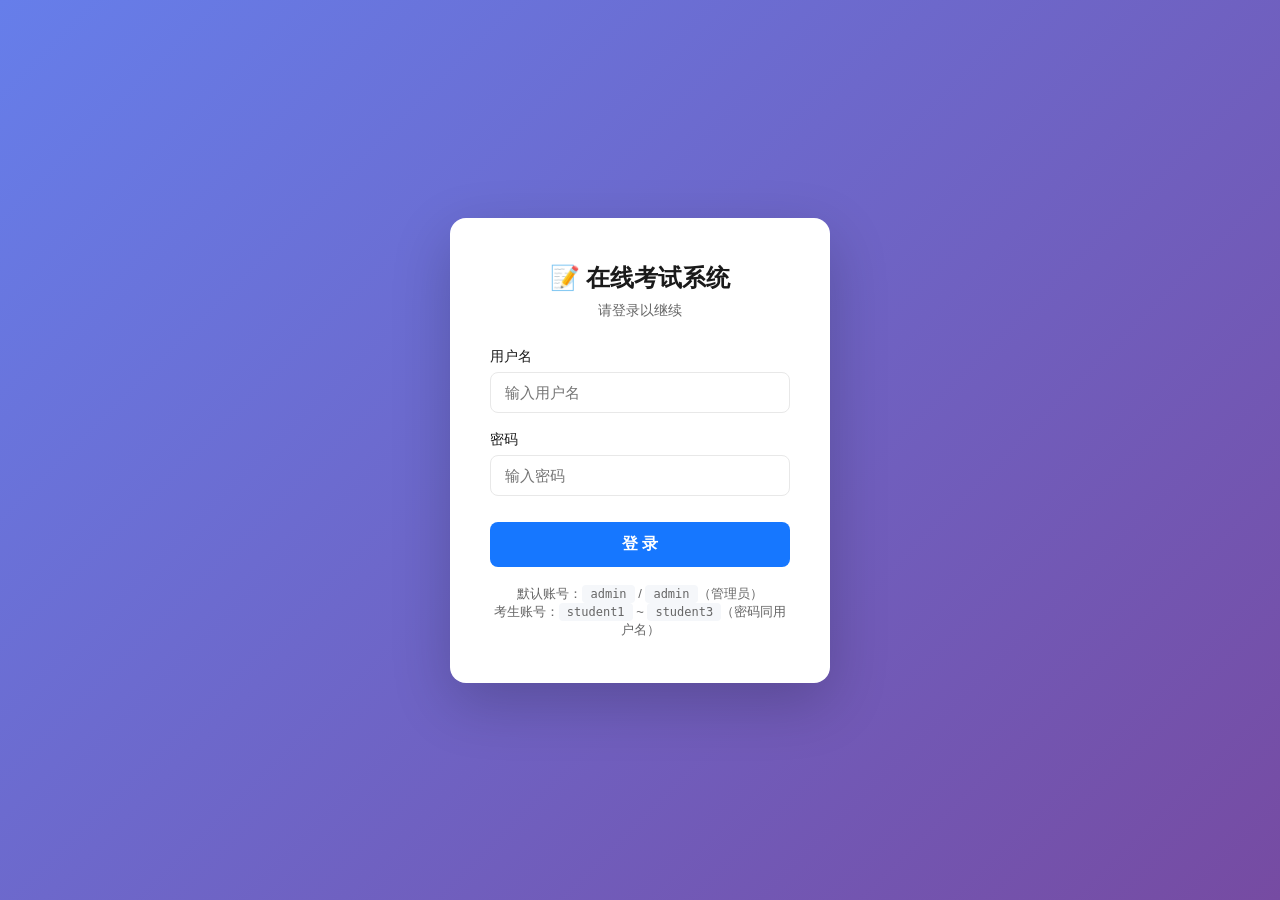
==== wwwroot/admin-desktop.html @ 8d7b68f5 "初始版本：在线考试系统 .NET 8 Web API + SQLite + SignalR 实时排名。 功能：题库管理（CSV/Excel 导入）、按三范围×题型随机抽题发布、 考试有效期门控、考生名" ====
<!DOCTYPE html>
<html lang="zh-CN">
<head>
  <meta charset="UTF-8">
  <meta name="viewport" content="width=device-width,initial-scale=1,maximum-scale=1,user-scalable=no">
  <title>在线考试系统 - 管理后台</title>
  <link rel="stylesheet" href="style.css">
</head>
<body>
  <!-- 导航栏 -->
  <nav class="navbar" id="navbar">
    <span class="title">🛠 管理后台</span>
    <div class="user-info">
      <button class="btn-logout" onclick="openUserMgmt()" title="用户管理">👥 用户管理</button>
      <button class="btn-logout" onclick="openMyPassword()" title="修改我的密码">🔑 我的密码</button>
      <span id="userName"></span>
      <button class="btn-logout" onclick="logout()">退出</button>
    </div>
  </nav>

  <!-- Tab 切换 -->
  <div class="container" style="padding-top:16px;">
    <div class="admin-layout">
      <!-- 桌面端侧边栏 -->
      <aside class="admin-sidebar" id="adminSidebar">
        <div class="admin-sidebar-item active" data-tab="questions" onclick="switchTab('questions')">
          <span>📚</span><span>题库管理</span>
        </div>
        <div class="admin-sidebar-item" data-tab="publish" onclick="switchTab('publish')">
          <span>📋</span><span>发布考试</span>
        </div>
        <div class="admin-sidebar-item" data-tab="history" onclick="switchTab('history')">
          <span>📊</span><span>历史记录</span>
        </div>
      </aside>
      <main class="admin-main">

    <!-- ===== Tab1：题库管理 ===== -->
    <div id="tabQuestions">
      <div class="card">
        <div class="toolbar">
          <input type="text" id="searchKey" placeholder="🔍 搜索题目内容..." oninput="debounceLoadQuestions()">
          <select id="filterScope" onchange="loadQuestions()">
            <option value="">全部范围</option>
          </select>
          <select id="filterType" onchange="loadQuestions()">
            <option value="">全部题型</option>
            <option value="Single">单选</option>
            <option value="Multiple">多选</option>
            <option value="Judge">判断</option>
          </select>
        </div>
        <div class="btn-group" style="margin-top:10px;">
          <button class="btn btn-primary btn-sm" onclick="openQuestionModal()">➕ 新建题目</button>
          <label class="btn btn-success btn-sm" style="cursor:pointer;">
            📥 批量导入(Excel/CSV)
            <input type="file" accept=".xlsx,.csv" style="display:none;" onchange="importCsv(this)">
          </label>
          <button class="btn btn-outline btn-sm" onclick="downloadXlsxTemplate()">📊 下载Excel模板</button>
          <button class="btn btn-outline btn-sm" onclick="downloadCsvTemplate()">📄 下载CSV模板</button>
          <button class="btn btn-outline btn-sm" onclick="loadQuestions()">🔄 刷新</button>
        </div>
      </div>

      <!-- 题目表格 -->
      <div class="table-wrap">
        <table>
          <thead><tr><th>ID</th><th>知识范围</th><th>题型</th><th>题目</th><th>答案</th><th>操作</th></tr></thead>
          <tbody id="questionTableBody"><tr><td colspan="6" class="empty-state">加载中...</td></tr></tbody>
        </table>
      </div>
      <div id="questionPagination" style="text-align:center;padding:12px;color:var(--text-secondary);font-size:13px;"></div>
    </div>

    <!-- ===== Tab2：发布考试 ===== -->
    <div id="tabPublish" style="display:none;">
      <div class="card">
        <h3 style="margin-bottom:14px;">📋 发布新考试</h3>
        <div class="form-row" style="margin-bottom:14px;">
          <label>考试标题 <span style="color:red">*</span></label>
          <input type="text" id="examTitle" placeholder="例：2026年第一季度安全考试" style="width:100%;">
        </div>
        <div class="form-row" style="margin-bottom:14px;">
          <label>考试说明（可选）</label>
          <textarea id="examDesc" placeholder="考试说明..." rows="2" style="width:100%;"></textarea>
        </div>
        <div class="form-grid-2" style="margin-bottom:14px;">
          <div>
            <label>开始时间 <span style="color:red">*</span></label>
            <input type="datetime-local" id="examStartTime" style="width:100%;" onchange="calcDuration()">
          </div>
          <div>
            <label>结束时间 <span style="color:red">*</span></label>
            <input type="datetime-local" id="examEndTime" style="width:100%;" onchange="calcDuration()">
          </div>
        </div>
        <div style="margin-bottom:14px;font-size:13px;color:var(--text-secondary);">
          考试时长（自动计算）：<strong id="examDurationShow" style="color:var(--text-primary);">—</strong>
        </div>

        <h4 style="margin:18px 0 10px;">📐 选题规则（知识范围 + 题型 → 自动随机抽题）</h4>
        <p style="font-size:13px;color:var(--text-secondary);margin-bottom:10px;">每行设置一组「知识范围（可填多个）+ 题型 + 题数 + 分值」，系统将按此从题库随机抽题生成试卷。</p>

        <div class="table-wrap">
          <table class="matrix-table" id="matrixTable">
            <thead><tr><th>知识范围1</th><th>知识范围2</th><th>知识范围3</th><th>题型</th><th>题目数</th><th>每题分值</th><th>操作</th></tr></thead>
            <tbody id="matrixBody"></tbody>
          </table>
        </div>
        <div style="margin-top:10px;">
          <button class="btn btn-outline btn-sm" onclick="addMatrixRow()">➕ 添加一行规则</button>
        </div>

        <h4 style="margin:18px 0 10px;">👥 考试对象</h4>
        <p style="font-size:13px;color:var(--text-secondary);margin-bottom:10px;">不导入名单则默认「全员可考」；导入名单后仅名单内考生可考。系统会自动创建账号：<strong>用户名 = 工号，登录密码 = 发布时自动生成的统一随机密码（所有人相同，发布成功后返回）</strong>。</p>
        <div class="btn-group" style="margin-bottom:10px;">
          <label class="btn btn-success btn-sm" style="cursor:pointer;">
            📥 导入考生名单(Excel/CSV)
            <input type="file" accept=".xlsx,.csv" style="display:none;" onchange="importCandidates(this)">
          </label>
          <button class="btn btn-outline btn-sm" onclick="downloadCandidateTemplate()">📊 下载名单模板</button>
          <button class="btn btn-outline btn-sm" onclick="clearCandidates()" id="btnClearCandidates" style="display:none;">🗑 清空名单</button>
        </div>
        <div id="candidatePanel"></div>

        <div style="margin-top:20px;text-align:right;">
          <button class="btn btn-primary" onclick="publishExam()" id="btnPublish">🚀 发布考试</button>
        </div>
      </div>
    </div>

    <!-- ===== Tab3：历史记录 ===== -->
    <div id="tabHistory" style="display:none;">
      <div class="card">
        <h3 style="margin-bottom:14px;">📊 历史考试</h3>
        <div id="historyList"></div>
      </div>

      <div id="historyDetail" style="display:none;" class="card">
        <h3 style="margin-bottom:14px;" id="detailTitle">考试成绩明细</h3>
        <div class="table-wrap">
          <table>
            <thead><tr><th>排名</th><th>考生</th><th>得分</th><th>提交时间</th></tr></thead>
            <tbody id="detailBody"></tbody>
          </table>
        </div>
        <div style="margin-top:12px;display:flex;gap:8px;">
          <button class="btn btn-success btn-sm" onclick="exportScores()">📥 导出CSV</button>
          <button class="btn btn-outline btn-sm" onclick="document.getElementById('historyDetail').style.display='none'">← 返回列表</button>
        </div>
      </div>
    </div>
      </main>
    </div>
  </div>

  <!-- ===== 题目编辑模态框 ===== -->
  <div class="modal-overlay" id="questionModal">
    <div class="modal">
      <h3 id="modalTitle">新建题目</h3>
      <input type="hidden" id="qId">
      <div class="form-row"><label>知识范围 1 <span style="color:red">*</span></label><input type="text" id="qScope1" placeholder="如：物理、数学、安全..."></div>
      <div class="form-row"><label>知识范围 2（可选）</label><input type="text" id="qScope2" placeholder="留空则不设置"></div>
      <div class="form-row"><label>知识范围 3（可选）</label><input type="text" id="qScope3" placeholder="留空则不设置"></div>
      <div class="form-row">
        <label>题型</label>
        <select id="qType" onchange="toggleOptions(this.value)">
          <option value="Single">单选题</option>
          <option value="Multiple">多选题</option>
          <option value="Judge">判断题</option>
        </select>
      </div>
      <div class="form-row"><label>题目内容 <span style="color:red">*</span></label><textarea id="qContent" rows="3" placeholder="输入题目..."></textarea></div>
      <div id="optionsGroup">
        <div class="form-row"><label>选项 A</label><input type="text" id="qOptA" placeholder="选项A内容"></div>
        <div class="form-row"><label>选项 B</label><input type="text" id="qOptB" placeholder="选项B内容"></div>
        <div class="form-row"><label>选项 C</label><input type="text" id="qOptC" placeholder="选项C内容"></div>
        <div class="form-row"><label>选项 D</label><input type="text" id="qOptD" placeholder="选项D内容"></div>
      </div>
      <div class="form-row"><label>标准答案 <span style="color:red">*</span></label><input type="text" id="qAnswer" placeholder="单选/判断填 A/B/C/D，多选填如 AB"></div>
      <div class="modal-footer">
        <button class="btn btn-outline" onclick="closeQuestionModal()">取消</button>
        <button class="btn btn-primary" onclick="saveQuestion()">保存</button>
      </div>
    </div>
  </div>

  <!-- ===== 用户管理模态框 ===== -->
  <div class="modal-overlay" id="userMgmtModal">
    <div class="modal" style="max-width:900px;">
      <div style="display:flex;justify-content:space-between;align-items:center;margin-bottom:14px;">
        <h3 style="margin:0;">👥 用户管理</h3>
        <button class="btn btn-primary btn-sm" onclick="openUserCreateForm()">➕ 新增用户</button>
      </div>
      <div class="table-wrap" style="max-height:55vh;overflow-y:auto;">
        <table>
          <thead>
            <tr>
              <th>ID</th>
              <th>用户名</th>
              <th>姓名</th>
              <th>工号</th>
              <th>部门</th>
              <th>角色</th>
              <th>创建时间</th>
              <th>操作</th>
            </tr>
          </thead>
          <tbody id="userMgmtBody"><tr><td colspan="8" class="empty-state">加载中...</td></tr></tbody>
        </table>
      </div>
      <div class="modal-footer">
        <button class="btn btn-outline" onclick="closeUserMgmt()">关闭</button>
      </div>
    </div>
  </div>

  <!-- ===== 用户编辑模态框 ===== -->
  <div class="modal-overlay" id="userEditModal">
    <div class="modal" style="max-width:520px;">
      <h3 id="userEditTitle">编辑用户</h3>
      <input type="hidden" id="ueId">
      <div class="form-row"><label>用户名 <span style="color:red">*</span></label><input type="text" id="ueUsername" placeholder="登录用户名"></div>
      <div class="form-row"><label>密码 <span style="color:red" id="uePwdRequired">*</span></label><input type="text" id="uePassword" placeholder="登录密码"></div>
      <div class="form-row"><label>姓名</label><input type="text" id="ueDisplayName" placeholder="显示名"></div>
      <div class="form-row"><label>工号</label><input type="text" id="ueJobNo" placeholder="考生工号"></div>
      <div class="form-row"><label>部门</label><input type="text" id="ueDepartment" placeholder="所在部门"></div>
      <div class="form-row">
        <label>角色</label>
        <select id="ueRole">
          <option value="Candidate">考生</option>
          <option value="Admin">管理员</option>
        </select>
      </div>
      <div class="modal-footer">
        <button class="btn btn-outline" onclick="closeUserEdit()">取消</button>
        <button class="btn btn-primary" onclick="saveUserEdit()">保存</button>
      </div>
    </div>
  </div>

  <!-- ===== 修改我的密码模态框 ===== -->
  <div class="modal-overlay" id="myPwdModal">
    <div class="modal" style="max-width:420px;">
      <h3>🔑 修改我的密码</h3>
      <div class="form-row"><label>当前密码 <span style="color:red">*</span></label><input type="password" id="mpOld" autocomplete="current-password"></div>
      <div class="form-row"><label>新密码 <span style="color:red">*</span></label><input type="password" id="mpNew" autocomplete="new-password"></div>
      <div class="form-row"><label>确认新密码 <span style="color:red">*</span></label><input type="password" id="mpNew2" autocomplete="new-password"></div>
      <div class="modal-footer">
        <button class="btn btn-outline" onclick="closeMyPwd()">取消</button>
        <button class="btn btn-primary" onclick="saveMyPwd()">保存</button>
      </div>
    </div>
  </div>

  <script src="app.js"></script>
  <script src="admin.js"></script>

  <!-- Scope datalist -->
  <datalist id="scopeList"></datalist>
</body>
</html>
---- wwwroot/style.css ----
/* ============================================
   ExamSystem 前端样式 - 移动端优先
   ============================================ */

:root {
  --primary: #1677ff;
  --primary-light: #e6f0ff;
  --success: #52c41a;
  --danger: #ff4d4f;
  --warning: #faad14;
  --text: #1a1a1a;
  --text-secondary: #666;
  --bg: #f5f7fa;
  --card: #fff;
  --border: #e8e8e8;
  --radius: 10px;
  --shadow: 0 2px 12px rgba(0,0,0,.08);
}

* { margin: 0; padding: 0; box-sizing: border-box; }
html { font-size: 16px; -webkit-text-size-adjust: 100%; }
body {
  font-family: -apple-system, BlinkMacSystemFont, 'Segoe UI', 'PingFang SC', 'Hiragino Sans GB', 'Microsoft YaHei', sans-serif;
  background: var(--bg);
  color: var(--text);
  min-height: 100vh;
}

/* ---- Toast ---- */
.toast {
  position: fixed; top: 20px; left: 50%; transform: translateX(-50%) translateY(-20px);
  padding: 10px 24px; border-radius: 20px; color: #fff; font-size: 14px;
  z-index: 9999; opacity: 0; transition: all .3s ease; white-space: nowrap;
  pointer-events: none; box-shadow: 0 4px 16px rgba(0,0,0,.15);
}
.toast.show { transform: translateX(-50%) translateY(0); opacity: 1; }
.toast-info { background: var(--primary); }
.toast-success { background: var(--success); }
.toast-error { background: var(--danger); }
.toast-warn { background: var(--warning); color: #333; }

/* ---- 导航栏 ---- */
.navbar {
  position: sticky; top: 0; z-index: 100;
  display: flex; align-items: center; justify-content: space-between;
  padding: 12px 16px; background: var(--card);
  box-shadow: 0 1px 4px rgba(0,0,0,.06);
}
.navbar .title { font-size: 18px; font-weight: 600; }
.navbar .user-info { font-size: 13px; color: var(--text-secondary); display: flex; align-items: center; gap: 8px; }
.navbar .btn-logout {
  padding: 4px 12px; border: 1px solid var(--border); border-radius: 16px;
  background: none; color: var(--text-secondary); font-size: 12px; cursor: pointer;
}
.navbar .btn-logout:active { background: var(--bg); }

/* ---- 登录页 ---- */
.login-page {
  display: flex; flex-direction: column; align-items: center; justify-content: center;
  min-height: 100vh; padding: 24px; background: linear-gradient(135deg, #667eea 0%, #764ba2 100%);
}
.login-card {
  width: 100%; max-width: 380px; background: var(--card); border-radius: 16px;
  padding: 36px 28px; box-shadow: 0 20px 60px rgba(0,0,0,.2);
}
.login-card h1 { text-align: center; font-size: 24px; margin-bottom: 8px; }
.login-card .subtitle { text-align: center; color: var(--text-secondary); font-size: 14px; margin-bottom: 28px; }
.login-card .form-group { margin-bottom: 18px; }
.login-card label { display: block; font-size: 14px; font-weight: 500; margin-bottom: 6px; color: var(--text); }
.login-card input {
  width: 100%; padding: 11px 14px; border: 1.5px solid var(--border); border-radius: 8px;
  font-size: 15px; outline: none; transition: border-color .2s;
}
.login-card input:focus { border-color: var(--primary); box-shadow: 0 0 0 3px var(--primary-light); }
.login-card .btn-login {
  width: 100%; padding: 12px; border: none; border-radius: 8px; background: var(--primary);
  color: #fff; font-size: 16px; font-weight: 600; cursor: pointer; margin-top: 8px;
  transition: opacity .2s;
}
.login-card .btn-login:active { opacity: .85; }
.login-card .btn-login:disabled { opacity: .5; cursor: not-allowed; }
.login-hint { text-align: center; margin-top: 18px; font-size: 13px; color: var(--text-secondary); }
.login-hint kbd { background: var(--bg); padding: 2px 8px; border-radius: 4px; font-size: 12px; }

/* ---- 通用容器 ---- */
.container { max-width: 800px; margin: 0 auto; padding: 16px; }
.page-header { margin-bottom: 16px; }
.page-header h2 { font-size: 20px; }
.page-header p { color: var(--text-secondary); font-size: 14px; margin-top: 4px; }

/* ---- 卡片 ---- */
.card {
  background: var(--card); border-radius: var(--radius); padding: 16px;
  box-shadow: var(--shadow); margin-bottom: 12px;
}
.card-title { font-size: 16px; font-weight: 600; margin-bottom: 10px; }

/* ---- 按钮组 ---- */
.btn-group { display: flex; gap: 10px; flex-wrap: wrap; margin-bottom: 16px; }
.btn {
  display: inline-flex; align-items: center; justify-content: center; gap: 6px;
  padding: 9px 18px; border: none; border-radius: 8px; font-size: 14px;
  font-weight: 500; cursor: pointer; transition: all .2s; white-space: nowrap;
}
.btn:active { transform: scale(.97); }
.btn-primary { background: var(--primary); color: #fff; }
.btn-success { background: var(--success); color: #fff; }
.btn-danger { background: var(--danger); color: #fff; }
.btn-outline { background: transparent; border: 1.5px solid var(--border); color: var(--text); }
.btn-sm { padding: 6px 12px; font-size: 13px; border-radius: 6px; }
.btn-block { width: 100%; }

/* ---- 考试列表 ---- */
.exam-list { list-style: none; }
.exam-item {
  display: flex; justify-content: space-between; align-items: center;
  padding: 16px; background: var(--card); border-radius: var(--radius);
  box-shadow: var(--shadow); margin-bottom: 10px; cursor: pointer;
  transition: transform .15s, box-shadow .15s;
}
.exam-item:active { transform: scale(.98); }
.exam-item .exam-info { flex: 1; }
.exam-item .exam-title { font-size: 16px; font-weight: 600; }
.exam-item .exam-meta { font-size: 13px; color: var(--text-secondary); margin-top: 4px; }
.exam-item .exam-action { flex-shrink: 0; margin-left: 12px; }
.exam-status {
  display: inline-block; padding: 3px 10px; border-radius: 12px; font-size: 12px; font-weight: 500;
}
.status-pending { background: #e6f7ff; color: #1890ff; }
.status-started { background: #fff7e6; color: #fa8c16; }
.status-submitted { background: #f6ffed; color: #52c41a; }

/* ---- 答题页 ---- */
.exam-timer {
  position: sticky; top: 56px; z-index: 90;
  display: flex; align-items: center; justify-content: space-between;
  padding: 10px 16px; background: #fffbe6; border-bottom: 2px solid #ffe58f;
  font-size: 15px; font-weight: 600;
}
.exam-timer .time { color: #d48806; font-size: 22px; font-variant-numeric: tabular-nums; }
.exam-timer .time.urgent { color: var(--danger); animation: pulse 1s infinite; }
@keyframes pulse { 0%,100%{opacity:1} 50%{opacity:.5} }

.question-card {
  background: var(--card); border-radius: var(--radius); padding: 16px;
  box-shadow: var(--shadow); margin-bottom: 14px;
  border-left: 4px solid var(--primary);
}
.question-card.type-judge { border-left-color: #722ed1; }
.question-card.type-multiple { border-left-color: #eb2f96; }

.q-header { display: flex; gap: 8px; align-items: center; margin-bottom: 10px; flex-wrap: wrap; }
.q-num { font-weight: 700; color: var(--primary); font-size: 15px; }
.q-type {
  font-size: 11px; padding: 2px 8px; border-radius: 10px; background: var(--primary-light);
  color: var(--primary); font-weight: 500;
}
.type-judge .q-type { background: #f9f0ff; color: #722ed1; }
.type-multiple .q-type { background: #fff0f6; color: #eb2f96; }
.q-score { margin-left: auto; color: var(--warning); font-weight: 600; font-size: 14px; }
.q-content { font-size: 15px; line-height: 1.6; margin-bottom: 12px; word-break: break-word; }

.q-options { display: flex; flex-direction: column; gap: 8px; }
.q-options .option {
  display: flex; align-items: flex-start; gap: 10px; padding: 10px 12px;
  border: 1.5px solid var(--border); border-radius: 8px; cursor: pointer;
  transition: all .15s; user-select: none;
}
.q-options .option:hover { border-color: var(--primary); background: var(--primary-light); }
.q-options .option.selected { border-color: var(--primary); background: var(--primary-light); }
.q-options .option input { margin-top: 3px; accent-color: var(--primary); width: 18px; height: 18px; flex-shrink: 0; }
.q-options .option label-text { flex: 1; font-size: 14px; line-height: 1.5; }

.submit-bar {
  position: fixed; bottom: 0; left: 0; right: 0;
  display: flex; gap: 10px; padding: 12px 16px;
  background: var(--card); box-shadow: 0 -2px 12px rgba(0,0,0,.08);
  z-index: 100;
}
.submit-bar .flex-1 { flex: 1; }

/* ---- 排名面板 ---- */
.ranking-panel {
  background: var(--card); border-radius: var(--radius); padding: 16px;
  box-shadow: var(--shadow); margin-top: 16px;
}
.ranking-panel h3 { font-size: 16px; margin-bottom: 12px; display: flex; align-items: center; gap: 6px; }
.ranking-list { list-style: none; }
.ranking-item {
  display: flex; align-items: center; padding: 10px 0;
  border-bottom: 1px solid var(--border);
}
.ranking-item:last-child { border-bottom: none; }
.rank-pos {
  width: 28px; height: 28px; border-radius: 50%; display: flex; align-items: center;
  justify-content: center; font-weight: 700; font-size: 14px; margin-right: 10px;
  flex-shrink: 0;
}
.rank-1 { background: #ffd700; color: #fff; }
.rank-2 { background: #c0c0c0; color: #fff; }
.rank-3 { background: #cd7f32; color: #fff; }
.rank-n { background: var(--bg); color: var(--text-secondary); }
.rank-name { flex: 1; font-size: 14px; }
.rank-score { font-size: 18px; font-weight: 700; color: var(--primary); }

/* ---- 成绩页 ---- */
.result-card {
  text-align: center; padding: 32px 20px;
}
.result-score { font-size: 56px; font-weight: 700; color: var(--primary); }
.result-label { font-size: 16px; color: var(--text-secondary); margin-top: 4px; }
.result-detail { margin-top: 20px; text-align: left; }
.result-row { display: flex; justify-content: space-between; padding: 8px 0; border-bottom: 1px solid var(--border); font-size: 14px; }

/* ---- 管理端：题库表格 ---- */
.toolbar { display: flex; gap: 8px; flex-wrap: wrap; margin-bottom: 14px; }
.toolbar input, .toolbar select {
  padding: 8px 12px; border: 1.5px solid var(--border); border-radius: 8px;
  font-size: 14px; outline: none; min-width: 120px;
}
.toolbar input:focus, .toolbar select:focus { border-color: var(--primary); }

.table-wrap { overflow-x: auto; -webkit-overflow-scrolling: touch; }
table {
  width: 100%; border-collapse: collapse; font-size: 14px;
  background: var(--card); border-radius: var(--radius); overflow: hidden;
  box-shadow: var(--shadow);
}
th {
  background: #fafafa; padding: 10px 12px; text-align: left; font-weight: 600;
  color: var(--text-secondary); font-size: 13px; white-space: nowrap;
  border-bottom: 2px solid var(--border);
}
td { padding: 10px 12px; border-bottom: 1px solid var(--border); vertical-align: top; }
tr:last-child td { border-bottom: none; }
tr:hover td { background: #fafafa; }

.tag { display: inline-block; padding: 2px 8px; border-radius: 10px; font-size: 12px; margin: 1px; }
.tag-scope { background: var(--primary-light); color: var(--primary); }
.tag-type { background: #f9f0ff; color: #722ed1; }

.action-btns { display: flex; gap: 6px; }

/* ---- 模态框 ---- */
.modal-overlay {
  position: fixed; inset: 0; background: rgba(0,0,0,.45); z-index: 200;
  display: none; align-items: center; justify-content: center; padding: 16px;
}
.modal-overlay.active { display: flex; }
.modal {
  background: var(--card); border-radius: 14px; width: 100%; max-width: 520px;
  max-height: 85vh; overflow-y: auto; padding: 24px; box-shadow: 0 20px 60px rgba(0,0,0,.2);
  animation: modalIn .25s ease;
}
@keyframes modalIn { from{transform:scale(.92);opacity:0} to{transform:scale(1);opacity:1} }
.modal h3 { font-size: 18px; margin-bottom: 16px; }
.modal .form-row { margin-bottom: 14px; }
.modal label { display: block; font-size: 14px; font-weight: 500; margin-bottom: 5px; }
.modal input, .modal textarea, .modal select {
  width: 100%; padding: 10px 12px; border: 1.5px solid var(--border); border-radius: 8px;
  font-size: 14px; outline: none; font-family: inherit;
}
.modal input:focus, .modal textarea:focus, .modal select:focus { border-color: var(--primary); box-shadow: 0 0 0 3px var(--primary-light); }
.modal textarea { resize: vertical; min-height: 70px; }
.modal .modal-footer { display: flex; gap: 10px; justify-content: flex-end; margin-top: 20px; }

/* ---- 二维发布表单 ---- */
.matrix-table { width: 100%; border-collapse: collapse; margin: 12px 0; }
.matrix-table th, .matrix-table td {
  border: 1px solid var(--border); padding: 8px; text-align: center;
}
.matrix-table th { background: #fafafa; font-size: 13px; }
.matrix-table input[type=number] {
  width: 60px; padding: 4px 6px; border: 1px solid var(--border); border-radius: 4px;
  text-align: center; font-size: 14px;
}

/* ---- 空状态 ---- */
.empty-state { text-align: center; padding: 40px 20px; color: var(--text-secondary); }
.empty-state .icon { font-size: 48px; margin-bottom: 12px; }

/* ---- PC 端适配（>1024px）---- */
@media (min-width: 1024px) {
  .container { max-width: 1400px; padding: 24px 32px; }
  .login-card { padding: 44px 40px; }
  .modal { max-width: 600px; padding: 32px; }
  table { font-size: 14px; }
  th { padding: 12px 16px; }
  td { padding: 12px 16px; }
  .toolbar { gap: 12px; }
  .toolbar input, .toolbar select { min-width: 180px; }
  .card { padding: 20px 24px; }
  .matrix-table th, .matrix-table td { padding: 10px 12px; }
}

/* ---- 桌面端管理后台布局（>1024px）---- */
@media (min-width: 1024px) {
  /* 侧边栏布局 */
  .admin-layout {
    display: flex;
    gap: 24px;
    align-items: flex-start;
  }
  .admin-sidebar {
    width: 220px;
    flex-shrink: 0;
    position: sticky;
    top: 80px;
    background: var(--card);
    border-radius: var(--radius);
    padding: 12px 0;
    box-shadow: var(--shadow);
  }
  .admin-sidebar-item {
    display: flex;
    align-items: center;
    gap: 10px;
    padding: 12px 20px;
    color: var(--text);
    cursor: pointer;
    transition: background .15s;
    font-size: 15px;
    border-left: 3px solid transparent;
  }
  .admin-sidebar-item:hover { background: var(--bg); }
  .admin-sidebar-item.active {
    background: var(--primary-light);
    color: var(--primary);
    font-weight: 600;
    border-left-color: var(--primary);
  }
  .admin-main { flex: 1; min-width: 0; }

  /* 桌面端隐藏顶部 tab 栏（使用侧边栏） */
  .desktop-hide-nav { display: none; }

  /* 桌面端表单两列布局 */
  .form-grid-2 { display: grid; grid-template-columns: 1fr 1fr; gap: 16px; }
}

/* ---- 移动端管理后台（<1024px）---- */
@media (max-width: 1023px) {
  .desktop-only { display: none !important; }
}

/* ---- 打印/导出隐藏元素 ---- */
@media print {
  .navbar, .submit-bar, .btn-group, .toolbar { display: none !important; }
  body { background: #fff; }
  .card { box-shadow: none; border: 1px solid #ddd; }
}
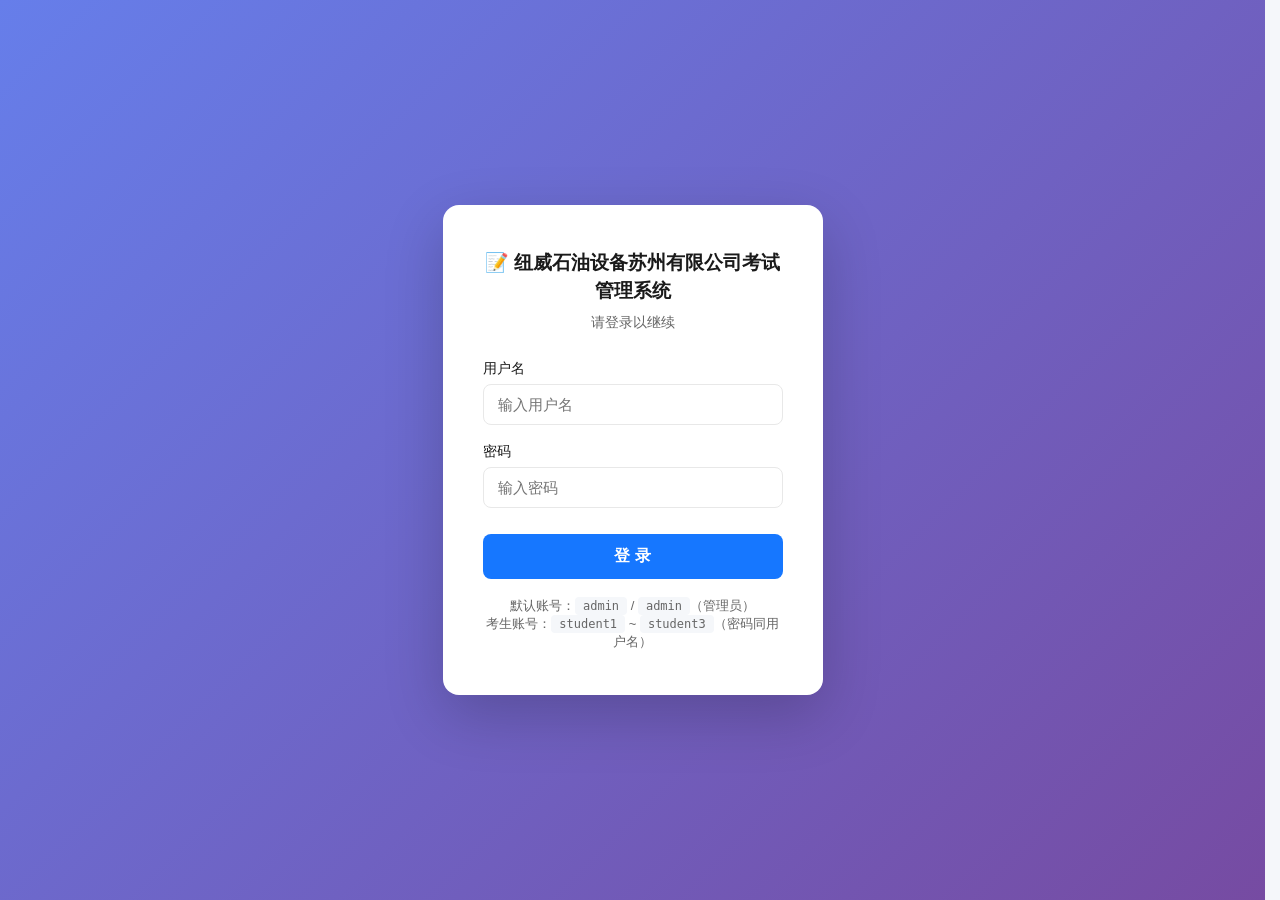
==== commit 69585137: "feat: 考试管理+级联清除+构建环境自愈+UTC时间 - 考试管理 Tab：查看入口/修改(无作答可改全部)/关闭/重新发布/删除(无作答才允许) - 删除前预览 + 级联清除（作答+答案、仅本场" ====
--- a/wwwroot/admin-desktop.html
+++ b/wwwroot/admin-desktop.html
@@ -1,262 +1,405 @@
 <!DOCTYPE html>
-<html lang="zh-CN">
-<head>
-  <meta charset="UTF-8">
-  <meta name="viewport" content="width=device-width,initial-scale=1,maximum-scale=1,user-scalable=no">
-  <title>在线考试系统 - 管理后台</title>
-  <link rel="stylesheet" href="style.css">
+<html lang="zh-CN" data-page-node-id="rHpH6j14FteHwE8DuAD0nO">
+<head data-page-node-id="pFAeBev57x53VNUhYfpmSj">
+  <meta charset="UTF-8" data-page-node-id="b9vbCpi4DbnCfM3K6TAzM4">
+  <meta name="viewport" content="width=device-width,initial-scale=1,maximum-scale=1,user-scalable=no" data-page-node-id="XDFAjOOuMBD9h13YLN6H4W">
+  <title>纽威石油设备苏州有限公司考试管理系统 - 管理后台</title>
+  <link rel="stylesheet" href="style.css?v=7" data-page-node-id="qKlZZRAJLqiaXNlNC2buxD">
 </head>
-<body>
+<body data-page-node-id="lbKtLeZZTujDVGfKHdH8gF">
   <!-- 导航栏 -->
-  <nav class="navbar" id="navbar">
-    <span class="title">🛠 管理后台</span>
-    <div class="user-info">
-      <button class="btn-logout" onclick="openUserMgmt()" title="用户管理">👥 用户管理</button>
-      <button class="btn-logout" onclick="openMyPassword()" title="修改我的密码">🔑 我的密码</button>
-      <span id="userName"></span>
-      <button class="btn-logout" onclick="logout()">退出</button>
+  <nav class="navbar" id="navbar" data-page-node-id="6rPIDrpRaxIZcEEpdsT8bN">
+    <span class="title" data-page-node-id="MtrLFLViON2cH4Sa5mmdsb">🛠 纽威石油设备苏州有限公司考试管理系统</span>
+    <div class="user-info" data-page-node-id="IdfUeq7cVwwJ5WaRENhepu">
+      <button class="btn-logout" onclick="openUserMgmt()" title="用户管理" data-page-node-id="MEgAP3Gt98k1T1WgOqFgZO">👥 用户管理</button>
+      <button class="btn-logout" onclick="openMyPassword()" title="修改我的密码" data-page-node-id="s7Aik3LAaDAiEmfeWjFSKP">🔑 我的密码</button>
+      <span id="userName" data-page-node-id="aDXMYavL2k6RzAu7yebAGg"></span>
+      <button class="btn-logout" onclick="logout()" data-page-node-id="BPqTRohCUPqOzCBypO6g4A">退出</button>
     </div>
   </nav>
 
   <!-- Tab 切换 -->
-  <div class="container" style="padding-top:16px;">
-    <div class="admin-layout">
+  <div class="container" style="padding-top:16px;" data-page-node-id="CwfUGYjva6uPtvwc5JEXf7">
+    <div class="admin-layout" data-page-node-id="rPP8z8wQbg02t2OwkTDPjc">
       <!-- 桌面端侧边栏 -->
-      <aside class="admin-sidebar" id="adminSidebar">
-        <div class="admin-sidebar-item active" data-tab="questions" onclick="switchTab('questions')">
-          <span>📚</span><span>题库管理</span>
-        </div>
-        <div class="admin-sidebar-item" data-tab="publish" onclick="switchTab('publish')">
-          <span>📋</span><span>发布考试</span>
-        </div>
-        <div class="admin-sidebar-item" data-tab="history" onclick="switchTab('history')">
-          <span>📊</span><span>历史记录</span>
+      <aside class="admin-sidebar" id="adminSidebar" data-page-node-id="84AvRTwfVDG62FsWPtcsJP">
+        <div class="admin-sidebar-item active" data-tab="questions" onclick="switchTab('questions')" data-page-node-id="fjwHxZSLHYt0y6TjS2YE2U">
+          <span data-page-node-id="DAEWVXuuB4cvoPcjOjkkah">📚</span><span data-page-node-id="hGFbwCxqJYt4xQA2sscTe4">题库管理</span>
+        </div>
+        <div class="admin-sidebar-item" data-tab="publish" onclick="switchTab('publish')" data-page-node-id="msm3OdhG0Ig46WMGqE5shF">
+          <span data-page-node-id="3bvy81n3OGGQSmoAP9IdP2">📋</span><span data-page-node-id="pBigrsnDV2AEH2ZV4K9PEV">发布考试</span>
+        </div>
+        <div class="admin-sidebar-item" data-tab="exams" onclick="switchTab('exams')" data-page-node-id="02ImEsoWNWP5TwApz4CjYk">
+          <span data-page-node-id="DE2XD9SyIQFifgrnEU0iJc">📑</span><span data-page-node-id="7XoRKm65cbnp4cqYAeqClP">考试管理</span>
+        </div>
+        <div class="admin-sidebar-item" data-tab="history" onclick="switchTab('history')" data-page-node-id="YV9RGbxFKaspgw0TgNS03C">
+          <span data-page-node-id="WpOAGbAsfftsKWs95BtEaP">📊</span><span data-page-node-id="m9RrsphoYzD6SpX0Mkys6J">历史记录</span>
+        </div>
+        <div class="admin-sidebar-item" data-tab="monitor" onclick="switchTab('monitor')" data-page-node-id="zK3mN1oPqLr8xVw2YtB7cD">
+          <span data-page-node-id="Qw2eR4tY8uI0oP1aS3dF5g">📡</span><span data-page-node-id="H7jK9lM2nB4vC6xZ8qW0eR">考试监控</span>
         </div>
       </aside>
-      <main class="admin-main">
+      <main class="admin-main" data-page-node-id="Z5k5RSlqCIGnfMj48EHBQ1">
 
     <!-- ===== Tab1：题库管理 ===== -->
-    <div id="tabQuestions">
-      <div class="card">
-        <div class="toolbar">
-          <input type="text" id="searchKey" placeholder="🔍 搜索题目内容..." oninput="debounceLoadQuestions()">
-          <select id="filterScope" onchange="loadQuestions()">
-            <option value="">全部范围</option>
+    <div id="tabQuestions" data-page-node-id="46RJYW2qvhWUxZcCxxUgge">
+      <div class="card" data-page-node-id="dbXjwx239SvG27wppaGFtv">
+        <div class="toolbar" data-page-node-id="alAHRtl5jgsLUrK7EP8K5z">
+          <input type="text" id="searchKey" placeholder="🔍 搜索题目内容..." oninput="debounceLoadQuestions()" data-page-node-id="E9BJZIMO8njeGYHAGd6IUu">
+          <select id="filterScope" onchange="loadQuestions(true)" data-page-node-id="oEtOZPVhzLV8bcXYHASo6b">
+            <option value="" data-page-node-id="9XuZUWoGq7lX4qNrb21UCH">全部范围</option>
           </select>
-          <select id="filterType" onchange="loadQuestions()">
-            <option value="">全部题型</option>
-            <option value="Single">单选</option>
-            <option value="Multiple">多选</option>
-            <option value="Judge">判断</option>
+          <select id="filterType" onchange="loadQuestions(true)" data-page-node-id="p0y2REMhByHQU2QrWVnEAD">
+            <option value="" data-page-node-id="FyxzoeG8d7tMtkYoB2lIaI">全部题型</option>
+            <option value="Single" data-page-node-id="EYm79aur5V12yjmM2bnxZn">单选</option>
+            <option value="Multiple" data-page-node-id="e9xOLUIAK26SJBtziLmesa">多选</option>
+            <option value="Judge" data-page-node-id="ojjTklXTAgcxk9RpcC852r">判断</option>
           </select>
         </div>
-        <div class="btn-group" style="margin-top:10px;">
-          <button class="btn btn-primary btn-sm" onclick="openQuestionModal()">➕ 新建题目</button>
-          <label class="btn btn-success btn-sm" style="cursor:pointer;">
+        <div class="btn-group" style="margin-top:10px;" data-page-node-id="JfyPvZPW03BRJWA3mhadn3">
+          <button class="btn btn-primary btn-sm" onclick="openQuestionModal()" data-page-node-id="mgnaLBhPGgMUx8sUVPyX5p">➕ 新建题目</button>
+          <label class="btn btn-success btn-sm" style="cursor:pointer;" data-page-node-id="yAaPnVMz0e3e4riTemH0lS">
             📥 批量导入(Excel/CSV)
-            <input type="file" accept=".xlsx,.csv" style="display:none;" onchange="importCsv(this)">
+            <input type="file" accept=".xlsx,.csv" style="display:none;" onchange="importCsv(this)" data-page-node-id="lSk3l1lDzVcV8fX1wBpzJQ">
           </label>
-          <button class="btn btn-outline btn-sm" onclick="downloadXlsxTemplate()">📊 下载Excel模板</button>
-          <button class="btn btn-outline btn-sm" onclick="downloadCsvTemplate()">📄 下载CSV模板</button>
-          <button class="btn btn-outline btn-sm" onclick="loadQuestions()">🔄 刷新</button>
+          <button class="btn btn-outline btn-sm" onclick="downloadXlsxTemplate()" data-page-node-id="mfAaXZUOnNEuuAf0WxORCc">📊 下载Excel模板</button>
+          <button class="btn btn-outline btn-sm" onclick="downloadCsvTemplate()" data-page-node-id="5YorIA61W4mBuxH9wikGt8">📄 下载CSV模板</button>
+          <button class="btn btn-outline btn-sm" onclick="loadQuestions()" data-page-node-id="JUzInyYqlAzqAQBx9w6wgf">🔄 刷新</button>
+        </div>
+        <div class="btn-group" id="qBatchBar" style="margin-top:10px;display:none;">
+          <span class="batch-tip">已选 <b id="qSelectedCount">0</b> 题</span>
+          <button class="btn btn-danger btn-sm" onclick="batchDeleteQuestions()">🗑️ 批量删除</button>
+          <button class="btn btn-outline btn-sm" onclick="clearQSelection()">取消选择</button>
         </div>
       </div>
 
       <!-- 题目表格 -->
-      <div class="table-wrap">
-        <table>
-          <thead><tr><th>ID</th><th>知识范围</th><th>题型</th><th>题目</th><th>答案</th><th>操作</th></tr></thead>
-          <tbody id="questionTableBody"><tr><td colspan="6" class="empty-state">加载中...</td></tr></tbody>
+      <div class="table-wrap" data-page-node-id="4vRdCSblsfPOStg4C3M10s">
+        <table data-page-node-id="JT2b3tXsliCHgAHZxFOf4N">
+          <thead data-page-node-id="4oeF76tnBxOqkj3Lc2Hr3C"><tr data-page-node-id="XrE7OH76KmnR5fdYBjbbUA"><th class="col-check"><input type="checkbox" id="qSelectAll" title="全选本页" onchange="onQSelectAll(this)"></th><th data-page-node-id="bJI26y6hdn8ETB5EQR7sYF">ID</th><th data-page-node-id="DO76pfj0TW83jPhRkyQzoD">知识范围</th><th data-page-node-id="CH1XzPnKfUeC67LV7RqG2d">题型</th><th data-page-node-id="oiKBflA3X8zUXp5W09FWLy">题目</th><th data-page-node-id="70qrBo1dkCpdYFMKMNJ29q">答案</th><th data-page-node-id="RVgBcFKWsr8hpmVOrMxxYz">操作</th></tr></thead>
+          <tbody id="questionTableBody" data-page-node-id="NAXn11eFXms5M9rZ3uzlHD"><tr data-page-node-id="mvCwT9tvLjUYDxC20jfbMw"><td colspan="7" class="empty-state" data-page-node-id="YjJu5PPvA0yV0N7HpkdZE3">加载中...</td></tr></tbody>
         </table>
       </div>
-      <div id="questionPagination" style="text-align:center;padding:12px;color:var(--text-secondary);font-size:13px;"></div>
+      <div id="questionPagination" class="q-pagination" data-page-node-id="JbYH0gase1PS3FodqaGJnT"></div>
     </div>
 
     <!-- ===== Tab2：发布考试 ===== -->
-    <div id="tabPublish" style="display:none;">
-      <div class="card">
-        <h3 style="margin-bottom:14px;">📋 发布新考试</h3>
+    <div id="tabPublish" style="display:none;" data-page-node-id="GwvMJqweqAqGC99yl6V9fw">
+      <div class="card publish-card" data-page-node-id="4fkmdLZkD1ilFeNdJ2D1uc">
+        <h3 style="margin-bottom:14px;" data-page-node-id="yZ87q3m3x5audUUQY2T5SP">📋 发布新考试</h3>
+        <div class="form-row" style="margin-bottom:14px;" data-page-node-id="bGr7TaeBVl8O9ThFsjvQ4d">
+          <label data-page-node-id="jWEBLPAkq7JRFV6KUgOcRm">考试标题 <span style="color:red" data-page-node-id="0QyMlvUDdczsz1lYVO9beO">*</span></label>
+          <input type="text" id="examTitle" placeholder="例：2026年第一季度安全考试" style="width:100%;" data-page-node-id="cUsGTGNz9jHOCt5fnHzBuY">
+        </div>
+        <div class="form-row" style="margin-bottom:14px;" data-page-node-id="8LzlJEQaaf7ChzizMKcD0k">
+          <label data-page-node-id="bT7O8DkXhn8CGIsPFvAmqq">考试说明（可选）</label>
+          <textarea id="examDesc" placeholder="考试说明..." rows="2" style="width:100%;"></textarea>
+        </div>
+        <div class="form-grid-2" style="margin-bottom:14px;" data-page-node-id="EnpdC1cUjzvDPjxejhycqy">
+          <div data-page-node-id="u94mCZEP9CjuFBd91KYAzm">
+            <label data-page-node-id="pfoQXlBUERe3s13wMG5GtS">开始时间 <span style="color:red" data-page-node-id="0Ew0NqZveGCTjepvq7wEVQ">*</span></label>
+            <input type="datetime-local" id="examStartTime" style="width:100%;" onchange="calcDuration()" data-page-node-id="g3pY9vGprMTTgUUTzvTHIp">
+          </div>
+          <div data-page-node-id="Zk4rw4hAUMMspeJ5ctapza">
+            <label data-page-node-id="aKSiomtDFniGBoo3fHdAev">结束时间 <span style="color:red" data-page-node-id="r1aQu6aSh6xEaVN25q3eqB">*</span></label>
+            <input type="datetime-local" id="examEndTime" style="width:100%;" onchange="calcDuration()" data-page-node-id="vk6udsOtUHGrALqejtpvpY">
+          </div>
+        </div>
+        <div style="margin-bottom:14px;font-size:13px;color:var(--text-secondary);" data-page-node-id="Q7PjMZInAwGhOTcRXxMkSz">
+          考试时长（自动计算）：<strong id="examDurationShow" style="color:var(--text-primary);" data-page-node-id="a8BDsebkFWUwLOi6GSapft">—</strong>
+        </div>
+
         <div class="form-row" style="margin-bottom:14px;">
-          <label>考试标题 <span style="color:red">*</span></label>
-          <input type="text" id="examTitle" placeholder="例：2026年第一季度安全考试" style="width:100%;">
-        </div>
-        <div class="form-row" style="margin-bottom:14px;">
-          <label>考试说明（可选）</label>
-          <textarea id="examDesc" placeholder="考试说明..." rows="2" style="width:100%;"></textarea>
-        </div>
-        <div class="form-grid-2" style="margin-bottom:14px;">
-          <div>
-            <label>开始时间 <span style="color:red">*</span></label>
-            <input type="datetime-local" id="examStartTime" style="width:100%;" onchange="calcDuration()">
-          </div>
-          <div>
-            <label>结束时间 <span style="color:red">*</span></label>
-            <input type="datetime-local" id="examEndTime" style="width:100%;" onchange="calcDuration()">
-          </div>
-        </div>
-        <div style="margin-bottom:14px;font-size:13px;color:var(--text-secondary);">
-          考试时长（自动计算）：<strong id="examDurationShow" style="color:var(--text-primary);">—</strong>
-        </div>
-
-        <h4 style="margin:18px 0 10px;">📐 选题规则（知识范围 + 题型 → 自动随机抽题）</h4>
-        <p style="font-size:13px;color:var(--text-secondary);margin-bottom:10px;">每行设置一组「知识范围（可填多个）+ 题型 + 题数 + 分值」，系统将按此从题库随机抽题生成试卷。</p>
-
-        <div class="table-wrap">
-          <table class="matrix-table" id="matrixTable">
-            <thead><tr><th>知识范围1</th><th>知识范围2</th><th>知识范围3</th><th>题型</th><th>题目数</th><th>每题分值</th><th>操作</th></tr></thead>
-            <tbody id="matrixBody"></tbody>
+          <label>试卷类型</label>
+          <select id="examPaperMode">
+            <option value="Fixed">固定卷（发布时抽好，所有考生题目一致）</option>
+            <option value="PerCandidate">随机卷（每名考生独立随机抽题，互不相同）</option>
+          </select>
+        </div>
+
+        <h4 style="margin:18px 0 10px;" data-page-node-id="uqfXUHyDPpvXa1fCiFbKEi">📐 选题规则（知识范围 + 题型 → 自动随机抽题）</h4>
+        <p style="font-size:13px;color:var(--text-secondary);margin-bottom:10px;" data-page-node-id="P61e04Utj7066U9B7QAzQz">每行设置一组「知识范围（可填多个）+ 题型 + 题数 + 分值」，系统将按此从题库随机抽题生成试卷。</p>
+
+        <div class="table-wrap" data-page-node-id="Ju9pkBwApXQim7wuAdjqca">
+          <table class="matrix-table" id="matrixTable" data-page-node-id="tQUoQGgmkYgaqYa9xh1i1Q">
+            <thead data-page-node-id="EkWf7Yc4ndP7vCWDeIVhN3"><tr data-page-node-id="nm6AQzkJqUJn3TCxpVzSnT"><th data-page-node-id="80e4f9VazoWtQYg8Wp4rWn">知识范围1</th><th data-page-node-id="niE6sz5ST4NqXh9ma1hiuR">知识范围2</th><th data-page-node-id="GLiZEri9qxzXQdSUucyLij">知识范围3</th><th data-page-node-id="bVIwE7TJIKt5VwtMNnjJCs">题型</th><th data-page-node-id="8yW2ZOUrEIMdZVOCWQ2H8T">题目数</th><th data-page-node-id="36zBUHXkAjkPXcwRplQCKz">每题分值</th><th data-page-node-id="vttQ0R8ce5R73tC8kE1gpx">操作</th></tr></thead>
+            <tbody id="matrixBody" data-page-node-id="s7JHRznLLVu7HV4Smr5hFV"></tbody>
           </table>
         </div>
-        <div style="margin-top:10px;">
-          <button class="btn btn-outline btn-sm" onclick="addMatrixRow()">➕ 添加一行规则</button>
-        </div>
-
-        <h4 style="margin:18px 0 10px;">👥 考试对象</h4>
-        <p style="font-size:13px;color:var(--text-secondary);margin-bottom:10px;">不导入名单则默认「全员可考」；导入名单后仅名单内考生可考。系统会自动创建账号：<strong>用户名 = 工号，登录密码 = 发布时自动生成的统一随机密码（所有人相同，发布成功后返回）</strong>。</p>
-        <div class="btn-group" style="margin-bottom:10px;">
-          <label class="btn btn-success btn-sm" style="cursor:pointer;">
+        <div style="margin-top:10px;" data-page-node-id="pHouhrZFblJqSTlzCyjmFk">
+          <button class="btn btn-outline btn-sm" onclick="addMatrixRow()" data-page-node-id="WLu2bJC4oamLvGDWZdAw4N">➕ 添加一行规则</button>
+        </div>
+
+        <h4 style="margin:18px 0 10px;" data-page-node-id="EQJXVeOUWZ351LzymzInNV">👥 考试对象</h4>
+        <p style="font-size:13px;color:var(--text-secondary);margin-bottom:10px;" data-page-node-id="Vel25Bk7HNLEhWFh9yKn2O">不导入名单则默认「全员可考」；导入名单后仅名单内考生可考。系统会自动创建账号：<strong data-page-node-id="wOrt1FhjbXFz5xT9IxMUJV">用户名 = 工号，登录密码 = 发布时自动生成的统一随机密码（所有人相同，发布成功后返回）</strong>。</p>
+        <div class="btn-group" style="margin-bottom:10px;" data-page-node-id="OY3zFeiSwGn9HdSXB1EdA8">
+          <label class="btn btn-success btn-sm" style="cursor:pointer;" data-page-node-id="WMTELKKgRq8DBizYq12RsW">
             📥 导入考生名单(Excel/CSV)
-            <input type="file" accept=".xlsx,.csv" style="display:none;" onchange="importCandidates(this)">
+            <input type="file" accept=".xlsx,.csv" style="display:none;" onchange="importCandidates(this)" data-page-node-id="VnHOzznBxsuxvtCBycF5LU">
           </label>
-          <button class="btn btn-outline btn-sm" onclick="downloadCandidateTemplate()">📊 下载名单模板</button>
-          <button class="btn btn-outline btn-sm" onclick="clearCandidates()" id="btnClearCandidates" style="display:none;">🗑 清空名单</button>
-        </div>
-        <div id="candidatePanel"></div>
-
-        <div style="margin-top:20px;text-align:right;">
-          <button class="btn btn-primary" onclick="publishExam()" id="btnPublish">🚀 发布考试</button>
-        </div>
-      </div>
-    </div>
-
-    <!-- ===== Tab3：历史记录 ===== -->
-    <div id="tabHistory" style="display:none;">
-      <div class="card">
-        <h3 style="margin-bottom:14px;">📊 历史考试</h3>
-        <div id="historyList"></div>
-      </div>
-
-      <div id="historyDetail" style="display:none;" class="card">
-        <h3 style="margin-bottom:14px;" id="detailTitle">考试成绩明细</h3>
-        <div class="table-wrap">
-          <table>
-            <thead><tr><th>排名</th><th>考生</th><th>得分</th><th>提交时间</th></tr></thead>
-            <tbody id="detailBody"></tbody>
-          </table>
-        </div>
-        <div style="margin-top:12px;display:flex;gap:8px;">
-          <button class="btn btn-success btn-sm" onclick="exportScores()">📥 导出CSV</button>
-          <button class="btn btn-outline btn-sm" onclick="document.getElementById('historyDetail').style.display='none'">← 返回列表</button>
-        </div>
-      </div>
-    </div>
-      </main>
-    </div>
-  </div>
-
-  <!-- ===== 题目编辑模态框 ===== -->
-  <div class="modal-overlay" id="questionModal">
-    <div class="modal">
-      <h3 id="modalTitle">新建题目</h3>
-      <input type="hidden" id="qId">
-      <div class="form-row"><label>知识范围 1 <span style="color:red">*</span></label><input type="text" id="qScope1" placeholder="如：物理、数学、安全..."></div>
-      <div class="form-row"><label>知识范围 2（可选）</label><input type="text" id="qScope2" placeholder="留空则不设置"></div>
-      <div class="form-row"><label>知识范围 3（可选）</label><input type="text" id="qScope3" placeholder="留空则不设置"></div>
-      <div class="form-row">
-        <label>题型</label>
-        <select id="qType" onchange="toggleOptions(this.value)">
-          <option value="Single">单选题</option>
-          <option value="Multiple">多选题</option>
-          <option value="Judge">判断题</option>
-        </select>
-      </div>
-      <div class="form-row"><label>题目内容 <span style="color:red">*</span></label><textarea id="qContent" rows="3" placeholder="输入题目..."></textarea></div>
-      <div id="optionsGroup">
-        <div class="form-row"><label>选项 A</label><input type="text" id="qOptA" placeholder="选项A内容"></div>
-        <div class="form-row"><label>选项 B</label><input type="text" id="qOptB" placeholder="选项B内容"></div>
-        <div class="form-row"><label>选项 C</label><input type="text" id="qOptC" placeholder="选项C内容"></div>
-        <div class="form-row"><label>选项 D</label><input type="text" id="qOptD" placeholder="选项D内容"></div>
-      </div>
-      <div class="form-row"><label>标准答案 <span style="color:red">*</span></label><input type="text" id="qAnswer" placeholder="单选/判断填 A/B/C/D，多选填如 AB"></div>
-      <div class="modal-footer">
-        <button class="btn btn-outline" onclick="closeQuestionModal()">取消</button>
-        <button class="btn btn-primary" onclick="saveQuestion()">保存</button>
-      </div>
-    </div>
-  </div>
-
-  <!-- ===== 用户管理模态框 ===== -->
-  <div class="modal-overlay" id="userMgmtModal">
-    <div class="modal" style="max-width:900px;">
-      <div style="display:flex;justify-content:space-between;align-items:center;margin-bottom:14px;">
-        <h3 style="margin:0;">👥 用户管理</h3>
-        <button class="btn btn-primary btn-sm" onclick="openUserCreateForm()">➕ 新增用户</button>
-      </div>
-      <div class="table-wrap" style="max-height:55vh;overflow-y:auto;">
-        <table>
-          <thead>
-            <tr>
-              <th>ID</th>
-              <th>用户名</th>
-              <th>姓名</th>
-              <th>工号</th>
-              <th>部门</th>
-              <th>角色</th>
-              <th>创建时间</th>
-              <th>操作</th>
+          <button class="btn btn-outline btn-sm" onclick="downloadCandidateTemplate()" data-page-node-id="7ddbppHvbUNy6rbdSTIBzt">📊 下载名单模板</button>
+          <button class="btn btn-outline btn-sm" onclick="clearCandidates()" id="btnClearCandidates" style="display:none;" data-page-node-id="omDNYykOtVZ9hGAaOxWlnI">🗑 清空名单</button>
+        </div>
+        <div id="candidatePanel" data-page-node-id="uliEPuQJUwhc8h9ERS3xFD"></div>
+
+        <div style="margin-top:20px;text-align:right;" data-page-node-id="FLBbTSAksSHWTpfSBsTGu5">
+          <button class="btn btn-primary" onclick="publishExam()" id="btnPublish" data-page-node-id="bQllWEbA6uMy2fQvnYGFAW">🚀 发布考试</button>
+        </div>
+      </div>
+    </div>
+
+    <!-- ===== Tab3：考试管理 ===== -->
+    <div id="tabExams" style="display:none;" data-page-node-id="X742d23f2Sa2mZdVFotHAm">
+      <div class="card" data-page-node-id="ak73xTfDzHm2MuKQ5TeuW6">
+        <h3 style="margin-bottom:8px;" data-page-node-id="rg9PbtOqifELfI8okC9FnG">📑 考试管理</h3>
+        <p style="font-size:13px;color:var(--text-secondary);margin-bottom:12px;" data-page-node-id="FsPr8GRHllGPDfEdthz8sl">
+          在此对所有已发布的考试进行：<strong data-page-node-id="AmZjyq5HmFzhz48RCDrMRR">查看入口 / 修改 / 关闭 / 重新发布 / 删除</strong>。
+          <span style="color:var(--danger);" data-page-node-id="aQMtQrJpC0BG6T8h6AAVKC">已有考生作答的考试不允许修改或删除（仅可关闭），避免历史成绩错乱。</span>
+        </p>
+        <div class="toolbar" data-page-node-id="m7pyhgYIJUoZ982eAQvk5H">
+          <input type="text" id="examSearch" placeholder="🔍 搜索考试标题..." oninput="debounceLoadExams()" data-page-node-id="jHIdEmUazhxFkjfsLDm4Zy">
+          <select id="examStatusFilter" onchange="loadExams()" data-page-node-id="ov44zC5O8fMQWCoUT4rMrh">
+            <option value="" data-page-node-id="BgO7dIFzkYD39A8PGe0pSD">全部状态</option>
+            <option value="Published" data-page-node-id="wJWDiSKNJPfPpxRrjYD4kT">进行中</option>
+            <option value="Closed" data-page-node-id="PCgw6RHk6ikIkcFrE5Ru19">已关闭</option>
+          </select>
+          <select id="examTargetFilter" onchange="loadExams()" data-page-node-id="vJeKq7JFnXWHDVBUTxQJAZ">
+            <option value="" data-page-node-id="pqv4bSm19SlizwRKQrxonK">全部对象</option>
+            <option value="All" data-page-node-id="1z4qGtOwnr8ZDmffHolEJE">全员</option>
+            <option value="Specified" data-page-node-id="H8rmKDSU0mR9Vo2BXeFFeZ">指定人员</option>
+          </select>
+          <button class="btn btn-outline btn-sm" onclick="loadExams()" data-page-node-id="KRaNFzmmE1NE3Zlp9I9ur3">🔄 刷新</button>
+        </div>
+      </div>
+
+      <div class="table-wrap" data-page-node-id="sOzMGYds2tmvfYP0qmqa91">
+        <table data-page-node-id="8t0MTEnQKMS9kXyTGR2hTW">
+          <thead data-page-node-id="cErjj6oOjKRPSiHQtnoYHi">
+            <tr data-page-node-id="oDoKkDvgxefJgUFbqDVtpY">
+              <th data-page-node-id="Flpd6asVYRBs8FPQ8ERJCF">ID</th>
+              <th data-page-node-id="OxmAWZZlGgMeEVDiCqvwpZ">标题</th>
+              <th data-page-node-id="1gBNZa6E7nYOym0aAWEZXj">状态</th>
+              <th data-page-node-id="FqPWHNNvZZmTXusgdybcaN">对象</th>
+              <th data-page-node-id="ARF4bINJJcRtdnVNKJYlHD">题数/总分</th>
+              <th data-page-node-id="5h715EDylSduG0N0HPtVIA">参与</th>
+              <th data-page-node-id="jOaEXJABrftw9Fi8i0szOH">有效期</th>
+              <th style="min-width:230px;" data-page-node-id="eL3w2QjpFSNDuEZXUC9OKi">操作</th>
             </tr>
           </thead>
-          <tbody id="userMgmtBody"><tr><td colspan="8" class="empty-state">加载中...</td></tr></tbody>
+          <tbody id="examMgmtBody" data-page-node-id="Js0vFFWymGXvj9j7M5gmc3"><tr data-page-node-id="Bw1aXC35FtgLnY67su4DUr"><td colspan="8" class="empty-state" data-page-node-id="7PQfcROwjrzYwdlEf7HNOW">加载中...</td></tr></tbody>
         </table>
       </div>
-      <div class="modal-footer">
-        <button class="btn btn-outline" onclick="closeUserMgmt()">关闭</button>
+    </div>
+
+    <!-- ===== Tab4：历史记录 ===== -->
+    <div id="tabHistory" style="display:none;" data-page-node-id="z6uJvIwFaOi1oBHpXrfnGu">
+      <div class="card" data-page-node-id="ikayszlGIxWC3Y9JHX6aSl">
+        <h3 style="margin-bottom:14px;" data-page-node-id="PlxYnJSde1WHCuPGdCyc9v">📊 历史考试</h3>
+        <div id="historyList" data-page-node-id="O7j8BxkZgZVEAFzoncB67m"></div>
+      </div>
+
+      <div id="historyDetail" style="display:none;" class="card" data-page-node-id="KMUu7n8gjzBVcI6eWEFofN">
+        <h3 style="margin-bottom:14px;" id="detailTitle" data-page-node-id="EEdGZj9t8w35uRrLJ3SMBJ">考试成绩明细</h3>
+        <div class="table-wrap" data-page-node-id="UynTd1hZUj640xrGknoAMS">
+          <table data-page-node-id="CIfGOxOPZJP5N6OrJRsblP">
+            <thead data-page-node-id="yE9EpJA4tsJ43xli6TF9WO"><tr data-page-node-id="9Wf45nMRbeINcXgku1RfKz"><th data-page-node-id="KCDTAnL1pU73uwjyLjRQBK">排名</th><th data-page-node-id="AFY1dvD4eHcPk21oln5Lha">考生</th><th data-page-node-id="PClxAg0Ej2F3MC9AosDnmf">得分</th><th data-page-node-id="209v6goKmxph1viyZ7oeMK">提交时间</th></tr></thead>
+            <tbody id="detailBody" data-page-node-id="lJLaDcmRiOjxqXWxoGmiDv"></tbody>
+          </table>
+        </div>
+        <div style="margin-top:12px;display:flex;gap:8px;" data-page-node-id="pBHU5lCiw1yTh04g54JqwH">
+          <button class="btn btn-success btn-sm" onclick="exportScores()" data-page-node-id="IElpxhV5YAJcuaB9Fm529f">📥 导出CSV</button>
+          <button class="btn btn-outline btn-sm" onclick="document.getElementById('historyDetail').style.display='none'" data-page-node-id="CKbfluiRvkrtGFVPNmaPx4">← 返回列表</button>
+        </div>
+      </div>
+    </div>
+
+    <!-- ===== Tab5：考试监控（监考看板）===== -->
+    <div id="tabMonitor" style="display:none;" data-page-node-id="Lm4nB7vC2xK9pQ3wR6tY8u">
+      <div id="monitorFullscreenWrap" class="monitor-fullscreen-wrap">
+      <div class="card" data-page-node-id="Np5qW8xR2cV4bY7zK1mT3e">
+        <h3 style="margin-bottom:8px;" data-page-node-id="Bv6cX9nM3qL5wR8tY2uK4p">📡 考试实时监控</h3>
+        <p style="font-size:13px;color:var(--text-secondary);margin-bottom:12px;" data-page-node-id="Cx7dF2mN4qL6wR9tY3uK5p">
+          选择一场考试，实时查看考生的<b>登录状态</b>（未登陆 / 未开始 / 考试中 / 已交卷）与<b>分数</b>；考试结束后自动按全员分数排名。
+        </p>
+        <div class="toolbar" data-page-node-id="Dz8eG3nO5qM7wR0tY4uK6p">
+          <select id="monitorExamSelect" onchange="onMonitorExamChange()" data-page-node-id="Ea9fH4nP6qN8wR1tY5uL7p" style="min-width:260px;"></select>
+          <span id="monitorSummary" data-page-node-id="Fb0gI5nQ7qO9wR2tY6uM8p" style="font-size:13px;color:var(--text-secondary);"></span>
+          <span class="tag tag-live" id="monitorLiveTag" data-page-node-id="Gc1hJ6nR8qP0wR3tY7uN9p" style="display:none;background:#e6f7ff;color:#1890ff;">● 实时刷新中</span>
+          <button class="btn btn-outline btn-sm" id="btnMonitorFullscreen" onclick="toggleMonitorFullscreen()" style="margin-left:auto;" title="将整个监考面板全屏显示（按 Esc 退出）">⛶ 全屏</button>
+        </div>
+      </div>
+      <div class="table-wrap" data-page-node-id="Hd2iK7nS9qQ1wR4tY8uO0p" style="margin-top:12px;">
+        <table data-page-node-id="Ie3jL8nT0qR2wR5tY9uP1p">
+          <thead data-page-node-id="Jf4kM9nU1qS3wR6tY0uQ2p"><tr data-page-node-id="Kg5lN0nV2qT4wR7tY1uR3p">
+            <th data-page-node-id="Lh6mO1nW3qU5wR8tY2uS4p">#</th>
+            <th data-page-node-id="Mi7nP2nX4qV6wR9tY3uT5p">姓名</th>
+            <th data-page-node-id="Nj8oQ3nY5qW7wR0tY4uU6p">工号</th>
+            <th data-page-node-id="Ok9pR4nZ6qX8wR1tY5uV7p">部门</th>
+            <th data-page-node-id="Pl0qS5nA7qY9wR2tY6uW8p">状态</th>
+            <th data-page-node-id="Qm1rT6nB8qZ0wR3tY7uX9p">得分</th>
+            <th data-page-node-id="Rn2sU7nC9qA1wR4tY8uY0p">排名</th>
+          </tr></thead>
+          <tbody id="monitorBody" data-page-node-id="So3tV8nD0qB2wR5tY9uZ1p"><tr data-page-node-id="Tp4uW9nE1qC3wR6tY0uA2p"><td colspan="7" class="empty-state" data-page-node-id="Uq5vX0nF2qD4wR7tY1uB3p">请选择一场考试</td></tr></tbody>
+        </table>
+      </div>
+      </div>
+    </div>
+      </main>
+    </div>
+  </div>
+
+  <!-- ===== 题目编辑模态框 ===== -->
+  <div class="modal-overlay" id="questionModal" data-page-node-id="3rjF58Ie9zxH6nvVqBVIgu">
+    <div class="modal" data-page-node-id="1xpHJsAkTAPFl2sh8BVjyF">
+      <h3 id="modalTitle" data-page-node-id="OwC0EDBWdpXAqTTFOsvNpZ">新建题目</h3>
+      <input type="hidden" id="qId" data-page-node-id="5hSISFbfbd6bYWlKgQJ7oU">
+      <div class="form-row" data-page-node-id="UrrnCav6MMoUOaHihpvvIM"><label data-page-node-id="XEON2YoykgUKBNqukk36WU">知识范围 1 <span style="color:red" data-page-node-id="mpsYN1YveCZrNstzQdbRRE">*</span></label><input type="text" id="qScope1" placeholder="如：物理、数学、安全..." data-page-node-id="KjZvo0EqhzSDKFISMO3CR9"></div>
+      <div class="form-row" data-page-node-id="FGgwhqVntdYbC8jpHYIFES"><label data-page-node-id="jmg8y6OaWeIeAfb69EiFiY">知识范围 2（可选）</label><input type="text" id="qScope2" placeholder="留空则不设置" data-page-node-id="brlmUjGCK1EKikc0W9N6ic"></div>
+      <div class="form-row" data-page-node-id="2kslsr2qll58c9UOYOU5PZ"><label data-page-node-id="0WVXCQSOtxEdcLy8oaGyOa">知识范围 3（可选）</label><input type="text" id="qScope3" placeholder="留空则不设置" data-page-node-id="34J9R3mnGZ5ig4l81gZZHI"></div>
+      <div class="form-row" data-page-node-id="PMNfukY3Av8of8YOUcyji9">
+        <label data-page-node-id="GFTFnNnhdP2JuhbYn7bBMi">题型</label>
+        <select id="qType" onchange="toggleOptions(this.value)" data-page-node-id="BZIYvKFS1rUxJA0FGcn96X">
+          <option value="Single" data-page-node-id="7Elyod999hsFJm5BO7AdZl">单选题</option>
+          <option value="Multiple" data-page-node-id="EGFoEnQpYpDfOHehQBroTd">多选题</option>
+          <option value="Judge" data-page-node-id="4atbTT1KAujAYZCrfuhPpf">判断题</option>
+        </select>
+      </div>
+      <div class="form-row" data-page-node-id="Mi8NFBtGdPIVR1cCV4HBxn"><label data-page-node-id="qOAetMrwhmR7flO4XFN0oP">题目内容 <span style="color:red" data-page-node-id="uMpRC0qShubW43Lmn25kaE">*</span></label><textarea id="qContent" rows="3" placeholder="输入题目..."></textarea></div>
+      <div id="optionsGroup" data-page-node-id="gOifrAVATJcio9eBF2gWn9">
+        <div class="form-row" data-page-node-id="4UAWxU0q6AxgLpBLjRsj40"><label data-page-node-id="W0KzcDi1Hots85k3v6Ph70">选项 A</label><input type="text" id="qOptA" placeholder="选项A内容" data-page-node-id="JDpi2ELwVJyt8z6t1tODho"></div>
+        <div class="form-row" data-page-node-id="OwT6pktPp5pUOMH5IkLgGU"><label data-page-node-id="iH4BYfrBbxPM1GsXVLB7XD">选项 B</label><input type="text" id="qOptB" placeholder="选项B内容" data-page-node-id="VHLeW6zKq8GQQaPulY4OFz"></div>
+        <div class="form-row" data-page-node-id="weiNDIALyj9Kn5P7FfExdS"><label data-page-node-id="Vy51YZsYlv5kTBoXNGAfr0">选项 C</label><input type="text" id="qOptC" placeholder="选项C内容" data-page-node-id="PFWeGYHEXFymTPRXuxtTY0"></div>
+        <div class="form-row" data-page-node-id="vHnmVQ1aFgSs41COFBLgEr"><label data-page-node-id="Z8nOzw2zeky97BQmpEpG6H">选项 D</label><input type="text" id="qOptD" placeholder="选项D内容" data-page-node-id="HGqcjtjplIfgbueRyZ2dkE"></div>
+      </div>
+      <div class="form-row" data-page-node-id="z23JODCEjE5TMNzR1384qo"><label data-page-node-id="A6pvC97amuxK74RwHAyBjE">标准答案 <span style="color:red" data-page-node-id="JP8zGobmpSLxEXwsv9dUzY">*</span></label><input type="text" id="qAnswer" placeholder="单选/判断填 A/B/C/D，多选填如 AB" data-page-node-id="x7IbFB6eRyfVGHE68DBRpi"></div>
+      <div class="modal-footer" data-page-node-id="YSCYeB75NBkLxUy5fRWfST">
+        <button class="btn btn-outline" onclick="closeQuestionModal()" data-page-node-id="4r5TJX0X3wlbUJdHGxCQDG">取消</button>
+        <button class="btn btn-primary" onclick="saveQuestion()" data-page-node-id="m5ohp07bjpHnOEIFtaHIhr">保存</button>
+      </div>
+    </div>
+  </div>
+
+  <!-- ===== 用户管理模态框 ===== -->
+  <div class="modal-overlay" id="userMgmtModal" data-page-node-id="yD6V7vjiCoF3IkxBeep0Gz">
+    <div class="modal" style="max-width:900px;" data-page-node-id="r4k5dBDckUgbPWZMyUshG0">
+      <div style="display:flex;justify-content:space-between;align-items:center;margin-bottom:14px;" data-page-node-id="92snfyHlxFwLLIHWMJOEH9">
+        <h3 style="margin:0;" data-page-node-id="FwZ441lg46GxxNPgYBo1Zf">👥 用户管理</h3>
+        <button class="btn btn-primary btn-sm" onclick="openUserCreateForm()" data-page-node-id="mi996Z96xiEa3Be9pAwmB7">➕ 新增用户</button>
+      </div>
+      <div class="table-wrap" style="max-height:55vh;overflow-y:auto;" data-page-node-id="GiwRVBvDngJsA0JSjOGx1o">
+        <table data-page-node-id="FCK6HdIKNXr4Fcl2U91kih">
+          <thead data-page-node-id="oxDm1PGCqnm7IPhmfq8LaJ">
+            <tr data-page-node-id="1yhZzg2oKLGN1L7IGjBcxz">
+              <th data-page-node-id="CtSGfOBmqqMdSklvXK6dTR">ID</th>
+              <th data-page-node-id="PfYdentzEBWEN46RojsBds">用户名</th>
+              <th data-page-node-id="fFQ6xf3k6ow7V8yU73OINY">姓名</th>
+              <th data-page-node-id="XcDDwMETwyoN8pN345QQBj">工号</th>
+              <th data-page-node-id="tiD7ntZ052uUC05VIbBDqI">部门</th>
+              <th data-page-node-id="hlnpofsL8mAPfRek9lTm2n">角色</th>
+              <th data-page-node-id="exfELgeX9HhLyIjtxtOQ4R">创建时间</th>
+              <th data-page-node-id="oqFwefV8BIZdpsi54cFhzL">操作</th>
+            </tr>
+          </thead>
+          <tbody id="userMgmtBody" data-page-node-id="sS1X4V5dbwNdRIKJfUS1wC"><tr data-page-node-id="VHqppfpTzjm5hjHmWXGILz"><td colspan="8" class="empty-state" data-page-node-id="6EGAyy5bEkEuPcYTLQFZFB">加载中...</td></tr></tbody>
+        </table>
+      </div>
+      <div class="modal-footer" data-page-node-id="ccLwmKynndUQRiOgeyju28">
+        <button class="btn btn-outline" onclick="closeUserMgmt()" data-page-node-id="GkaS0PHGlwZsZq6bh6YGeN">关闭</button>
       </div>
     </div>
   </div>
 
   <!-- ===== 用户编辑模态框 ===== -->
-  <div class="modal-overlay" id="userEditModal">
-    <div class="modal" style="max-width:520px;">
-      <h3 id="userEditTitle">编辑用户</h3>
-      <input type="hidden" id="ueId">
-      <div class="form-row"><label>用户名 <span style="color:red">*</span></label><input type="text" id="ueUsername" placeholder="登录用户名"></div>
-      <div class="form-row"><label>密码 <span style="color:red" id="uePwdRequired">*</span></label><input type="text" id="uePassword" placeholder="登录密码"></div>
-      <div class="form-row"><label>姓名</label><input type="text" id="ueDisplayName" placeholder="显示名"></div>
-      <div class="form-row"><label>工号</label><input type="text" id="ueJobNo" placeholder="考生工号"></div>
-      <div class="form-row"><label>部门</label><input type="text" id="ueDepartment" placeholder="所在部门"></div>
-      <div class="form-row">
-        <label>角色</label>
-        <select id="ueRole">
-          <option value="Candidate">考生</option>
-          <option value="Admin">管理员</option>
+  <div class="modal-overlay" id="userEditModal" data-page-node-id="dSECmUGGo8szzrPuVN1wdN">
+    <div class="modal" style="max-width:520px;" data-page-node-id="22ovgQHGJ7jmFxcH7xapv4">
+      <h3 id="userEditTitle" data-page-node-id="pK8ovGo0HVL6N8id7yfaCQ">编辑用户</h3>
+      <input type="hidden" id="ueId" data-page-node-id="lARzFPaNBJMKfJRBs1MAFD">
+      <div class="form-row" data-page-node-id="1lynLxSLsNAsNq8WO3WnfD"><label data-page-node-id="ehGjckRtAFqQ6tbinLU3lT">用户名 <span style="color:red" data-page-node-id="Op5aG1ULMAsuboxemxmX6Q">*</span></label><input type="text" id="ueUsername" placeholder="登录用户名" data-page-node-id="mlEQIWcxLuf0fZgMwXjOa1"></div>
+      <div class="form-row" data-page-node-id="2yQUgt4CKJggbZfuDyChRZ"><label data-page-node-id="26E4DsQXPscz5iFLSIfDIQ">密码 <span style="color:red" id="uePwdRequired" data-page-node-id="8LEI0mO0FDs6QTFGqSkzgK">*</span></label><input type="text" id="uePassword" placeholder="登录密码" data-page-node-id="k8NFCVcuphLu6Wz4rgcNDK"></div>
+      <div class="form-row" data-page-node-id="66fFsTFi9AAeJXqcLHyOe7"><label data-page-node-id="3pJB2TpapfbVgv4eJ5j0i1">姓名</label><input type="text" id="ueDisplayName" placeholder="显示名" data-page-node-id="qEjxcKS43VVC1mioVjzTVQ"></div>
+      <div class="form-row" data-page-node-id="WWCCNTYP8jQjUrX4mQGd5a"><label data-page-node-id="ICt3AIWshRFI6dFlFpGBnA">工号</label><input type="text" id="ueJobNo" placeholder="考生工号" data-page-node-id="PTaORd54e9sRpE7HRq3Kst"></div>
+      <div class="form-row" data-page-node-id="DUcJK6wf5rMorjFBmUbRSg"><label data-page-node-id="RoU2ljDfSDKwZRLL9MUAYi">部门</label><input type="text" id="ueDepartment" placeholder="所在部门" data-page-node-id="b8tBgzpuXtLYYKsMkwlQRz"></div>
+      <div class="form-row" data-page-node-id="Tk4OkBSghTmaEcBrFMIoGq">
+        <label data-page-node-id="TX3suhnyPbaxQDA1zZSADC">角色</label>
+        <select id="ueRole" data-page-node-id="BB52O69KYRoflP5fsqskrc">
+          <option value="Candidate" data-page-node-id="QPyPyz4oFyzSoyFCMRS7FH">考生</option>
+          <option value="Admin" data-page-node-id="pplg3SqH5J7LmFksl5TBMT">管理员</option>
         </select>
       </div>
-      <div class="modal-footer">
-        <button class="btn btn-outline" onclick="closeUserEdit()">取消</button>
-        <button class="btn btn-primary" onclick="saveUserEdit()">保存</button>
+      <div class="modal-footer" data-page-node-id="5fYmsweIWbbidlP6FoGiPu">
+        <button class="btn btn-outline" onclick="closeUserEdit()" data-page-node-id="YSdS6bNiFZwmBF78aucE1z">取消</button>
+        <button class="btn btn-primary" onclick="saveUserEdit()" data-page-node-id="EYqZcAc0AsEuUjJASxfD8D">保存</button>
+      </div>
+    </div>
+  </div>
+
+  <!-- ===== 修改考试模态框 ===== -->
+  <div class="modal-overlay" id="examEditModal" data-page-node-id="zvZrhOHTpOrAuOPcqoTWHr">
+    <div class="modal" style="max-width:640px;" data-page-node-id="FPG5qz9364kywqDc0zDD2m">
+      <h3 data-page-node-id="XyBNdefnEe7XymUXgs8hmx">✏️ 修改考试</h3>
+      <input type="hidden" id="eeId" data-page-node-id="yOTwMdzfcnI0YRrjlWCWCE">
+      <div class="form-row" data-page-node-id="WkT58gvxGupftwvbsdJN9P"><label data-page-node-id="We2EnBvRkpkuZjFigHP7mt">考试标题 <span style="color:red" data-page-node-id="vH1kgbMm0rjr4cDg7Q1N0t">*</span></label><input type="text" id="eeTitle" data-page-node-id="M44AUZf6w0BoMFEVqmqXkE"></div>
+      <div class="form-grid-2" style="margin-bottom:14px;" data-page-node-id="UioDCmjklMGDjII2eFiWvb">
+        <div data-page-node-id="k9VGhxWTkB9p3j6UcuAfgl">
+          <label data-page-node-id="vvIyDDsW6rEK4N8OueNtgE">开始时间 <span style="color:red" data-page-node-id="61dfxb8HH6GJCuCNpiq1Eo">*</span></label>
+          <input type="datetime-local" id="eeStartTime" style="width:100%;" data-page-node-id="rZy7fmejLHYitGyItEE73n">
+        </div>
+        <div data-page-node-id="WWpnEf9r6eN4Zc3JRjGVP4">
+          <label data-page-node-id="icyU9x2FyMl4OQr0WOwXLA">结束时间 <span style="color:red" data-page-node-id="12idQWxkSAIq8O80gcVe3n">*</span></label>
+          <input type="datetime-local" id="eeEndTime" style="width:100%;" data-page-node-id="pvqVshfcik481v7ojTYuX7">
+        </div>
+      </div>
+      <div class="form-row" data-page-node-id="CrpY47D58ZJ6IJmqvH5tTf">
+        <label data-page-node-id="tGTQn1Ivlh8oiDJNpTCNTt">考试对象</label>
+        <select id="eeTargetMode" onchange="toggleEditTargetUsers(this.value)" data-page-node-id="y4cxvlnAjBZwaUAus1Bd7R">
+          <option value="All" data-page-node-id="baBtFgDkoulH8BPEZEye28">全员可考</option>
+          <option value="Specified" data-page-node-id="KIFzjEQrsokws566nfZYNb">指定人员</option>
+        </select>
+      </div>
+      <div id="eeTargetUsersPanel" style="display:none;margin-bottom:14px;" data-page-node-id="paElYnRd9nHlAe1P6eh0n3">
+        <label style="font-size:14px;font-weight:500;display:block;margin-bottom:6px;" data-page-node-id="XrNiHrQtkbwYFRS8edArNY">选择考生（至少 1 名）</label>
+        <div id="eeTargetUsers" style="max-height:180px;overflow-y:auto;padding:10px;border:1px solid var(--border);border-radius:6px;background:var(--bg);" data-page-node-id="bEBWBCgvG6wuxyHb9Q9IKk"></div>
+      </div>
+      <div style="background:#fff7e6;color:#fa8c16;padding:10px 12px;border-radius:6px;font-size:12px;margin-bottom:14px;" data-page-node-id="OhWgsHquhyUnmPC9tURGYB">
+        ⚠ 若该考试已有考生作答，仅能修改标题；时间与对象被锁定（避免历史成绩错乱）。
+      </div>
+      <div class="modal-footer" data-page-node-id="V2rMIniva58YF3xUqh3gC0">
+        <button class="btn btn-outline" onclick="closeExamEdit()" data-page-node-id="iuVHRrLXx3eXpe4EMdCvu0">取消</button>
+        <button class="btn btn-primary" onclick="saveExamEdit()" data-page-node-id="DHYBthyvdHHuA9c1cvBkKp">保存</button>
+      </div>
+    </div>
+  </div>
+
+  <!-- ===== 查看考试入口模态框 ===== -->
+  <div class="modal-overlay" id="examEntranceModal" data-page-node-id="CDlFZWPmMkFFCftvfuKNTz">
+    <div class="modal" style="max-width:640px;" data-page-node-id="BHA3LXfJfDyE0qcnHksyR4">
+      <h3 data-page-node-id="AnLSjzHbY057uSAqFWnG30">🔗 考试入口</h3>
+      <div id="entranceBody" data-page-node-id="eQj0UuIKqcUvwtdiFnf5vH"></div>
+      <div class="modal-footer" data-page-node-id="t56JVTqQFF2DPSAHBzEjEC">
+        <button class="btn btn-outline" onclick="closeExamEntrance()" data-page-node-id="VMlQ66EeDs1XLs3iw98Q7Z">关闭</button>
       </div>
     </div>
   </div>
 
   <!-- ===== 修改我的密码模态框 ===== -->
-  <div class="modal-overlay" id="myPwdModal">
-    <div class="modal" style="max-width:420px;">
-      <h3>🔑 修改我的密码</h3>
-      <div class="form-row"><label>当前密码 <span style="color:red">*</span></label><input type="password" id="mpOld" autocomplete="current-password"></div>
-      <div class="form-row"><label>新密码 <span style="color:red">*</span></label><input type="password" id="mpNew" autocomplete="new-password"></div>
-      <div class="form-row"><label>确认新密码 <span style="color:red">*</span></label><input type="password" id="mpNew2" autocomplete="new-password"></div>
-      <div class="modal-footer">
-        <button class="btn btn-outline" onclick="closeMyPwd()">取消</button>
-        <button class="btn btn-primary" onclick="saveMyPwd()">保存</button>
-      </div>
-    </div>
-  </div>
-
-  <script src="app.js"></script>
-  <script src="admin.js"></script>
+  <div class="modal-overlay" id="myPwdModal" data-page-node-id="TkiiBbk0V4sMPITGaCBPDW">
+    <div class="modal" style="max-width:420px;" data-page-node-id="kySxa1DSvifnDuIsZJGl3J">
+      <h3 data-page-node-id="xfP3fX4RcDceWlsc4FbYM1">🔑 修改我的密码</h3>
+      <div class="form-row" data-page-node-id="bdOkEKXMf5dFQCFAshMZmx"><label data-page-node-id="mCuZqeWRc0omXb04SLQuD1">当前密码 <span style="color:red" data-page-node-id="8XrmkAkHIhzzRO1jeGXHkq">*</span></label><input type="password" id="mpOld" autocomplete="current-password" data-page-node-id="0XKrcdXOYDL8SABaj1UR5U"></div>
+      <div class="form-row" data-page-node-id="rL4Ce22szDAKSqDBLWgY9Y"><label data-page-node-id="EGQMh7ikIENHfearZTi5E0">新密码 <span style="color:red" data-page-node-id="yngku9bLUO1Pqs6ET56SN3">*</span></label><input type="password" id="mpNew" autocomplete="new-password" data-page-node-id="GcW7poJtEFYO1NBqqo4L1H"></div>
+      <div class="form-row" data-page-node-id="2bG6LV7CoLcTCnhutEvgGs"><label data-page-node-id="ZfZqFelRGcreCyXFwOjCAB">确认新密码 <span style="color:red" data-page-node-id="YlAdDRGfhTH7Fq3rrJlG2a">*</span></label><input type="password" id="mpNew2" autocomplete="new-password" data-page-node-id="TFRpKkZ4DuhdRtJg7EW758"></div>
+      <div class="modal-footer" data-page-node-id="SFmhHzea9EGnliunsatPjJ">
+        <button class="btn btn-outline" onclick="closeMyPwd()" data-page-node-id="UfM9B72Ybre3Qqbfz535lW">取消</button>
+        <button class="btn btn-primary" onclick="saveMyPwd()" data-page-node-id="d41IVcDrvSvJB4GDz0QI0m">保存</button>
+      </div>
+    </div>
+  </div>
+
+  <script src="app.js?v=8"></script>
+  <script src="lib/qrcode.min.js?v=1"></script>
+  <script src="admin.js?v=10"></script>
 
   <!-- Scope datalist -->
-  <datalist id="scopeList"></datalist>
+  <datalist id="scopeList" data-page-node-id="JolJjjeHusnNYe2HvK5Xiq"></datalist>
 </body>
 </html>
--- a/wwwroot/style.css
+++ b/wwwroot/style.css
@@ -18,12 +18,13 @@
 }
 
 * { margin: 0; padding: 0; box-sizing: border-box; }
-html { font-size: 16px; -webkit-text-size-adjust: 100%; }
+html { font-size: 16px; -webkit-text-size-adjust: 100%; scrollbar-gutter: stable; }
 body {
   font-family: -apple-system, BlinkMacSystemFont, 'Segoe UI', 'PingFang SC', 'Hiragino Sans GB', 'Microsoft YaHei', sans-serif;
   background: var(--bg);
   color: var(--text);
   min-height: 100vh;
+  scrollbar-gutter: stable;
 }
 
 /* ---- Toast ---- */
@@ -46,7 +47,10 @@
   padding: 12px 16px; background: var(--card);
   box-shadow: 0 1px 4px rgba(0,0,0,.06);
 }
-.navbar .title { font-size: 18px; font-weight: 600; }
+.navbar .title { font-size: 18px; font-weight: 600; flex: 1; margin-right: 12px; line-height: 1.4; }
+@media (max-width: 768px) {
+  .navbar .title { font-size: 15px; }
+}
 .navbar .user-info { font-size: 13px; color: var(--text-secondary); display: flex; align-items: center; gap: 8px; }
 .navbar .btn-logout {
   padding: 4px 12px; border: 1px solid var(--border); border-radius: 16px;
@@ -63,7 +67,7 @@
   width: 100%; max-width: 380px; background: var(--card); border-radius: 16px;
   padding: 36px 28px; box-shadow: 0 20px 60px rgba(0,0,0,.2);
 }
-.login-card h1 { text-align: center; font-size: 24px; margin-bottom: 8px; }
+.login-card h1 { text-align: center; font-size: 19px; line-height: 1.45; margin-bottom: 10px; }
 .login-card .subtitle { text-align: center; color: var(--text-secondary); font-size: 14px; margin-bottom: 28px; }
 .login-card .form-group { margin-bottom: 18px; }
 .login-card label { display: block; font-size: 14px; font-weight: 500; margin-bottom: 6px; color: var(--text); }
@@ -241,6 +245,31 @@
 
 .action-btns { display: flex; gap: 6px; }
 
+/* ---- 题库表格：多选 / 全选 / 分页 ---- */
+.col-check { width: 36px; text-align: center; }
+.col-check input[type=checkbox] { width: 16px; height: 16px; accent-color: var(--primary); cursor: pointer; }
+td.col-check { text-align: center; }
+
+.q-pagination {
+  display: flex; align-items: center; justify-content: center; flex-wrap: wrap;
+  gap: 10px; padding: 12px; color: var(--text-secondary); font-size: 13px;
+}
+.q-pagination .q-page-info { margin: 0 4px; }
+.q-pagination .q-page-size { display: inline-flex; align-items: center; gap: 4px; }
+.q-pagination .q-page-size select {
+  padding: 4px 6px; border: 1px solid var(--border); border-radius: 6px;
+  background: var(--card); color: var(--text); font-size: 13px;
+}
+.q-pagination button:disabled { opacity: .45; cursor: not-allowed; }
+
+.q-batch-bar {
+  display: flex; align-items: center; gap: 10px; flex-wrap: wrap;
+  padding: 10px 14px; margin-top: 10px; border: 1px solid var(--danger);
+  background: #fff1f0; border-radius: 10px;
+}
+.q-batch-bar .batch-tip { font-size: 13px; color: var(--danger); }
+.q-batch-bar .batch-tip b { font-size: 15px; }
+
 /* ---- 模态框 ---- */
 .modal-overlay {
   position: fixed; inset: 0; background: rgba(0,0,0,.45); z-index: 200;
@@ -264,15 +293,149 @@
 .modal textarea { resize: vertical; min-height: 70px; }
 .modal .modal-footer { display: flex; gap: 10px; justify-content: flex-end; margin-top: 20px; }
 
-/* ---- 二维发布表单 ---- */
-.matrix-table { width: 100%; border-collapse: collapse; margin: 12px 0; }
+/* ---- 考卷回顾 Modal ---- */
+.review-modal { max-width: 680px; }
+.review-q { border: 1px solid var(--border); border-radius: 10px; padding: 14px 16px; margin-bottom: 14px; background: var(--card); }
+.review-q.wrong { border-color: #ffa39e; background: #fff2f0; }
+.review-q-head { font-size: 15px; font-weight: 700; margin-bottom: 4px; }
+.review-q-meta { font-size: 12px; color: var(--text-secondary); margin-bottom: 8px; }
+.review-q-content { line-height: 1.6; margin-bottom: 10px; }
+.review-opt { display: flex; align-items: flex-start; gap: 8px; padding: 7px 10px; border-radius: 7px; margin-bottom: 6px; font-size: 14px; line-height: 1.5; }
+.review-opt .opt-key { font-weight: 700; flex-shrink: 0; width: 18px; }
+.review-opt .opt-text { flex: 1; }
+.review-opt .opt-mark { font-size: 12px; flex-shrink: 0; white-space: nowrap; margin-left: 8px; }
+.review-opt.correct { background: #f6ffed; border: 1px solid #b7eb8f; color: #237804; }
+.review-opt.wrong { background: #fff1f0; border: 1px solid #ffa39e; color: #cf1322; }
+.review-opt.missed { background: #fffbe6; border: 1px solid #ffe58f; }
+.review-q-foot { display: flex; gap: 16px; flex-wrap: wrap; margin-top: 8px; font-size: 13px; }
+.review-q-foot .tag-correct { color: #237804; font-weight: 600; }
+.review-q-foot .tag-wrong { color: #cf1322; font-weight: 600; }
+
+/* ---- 发布考试顶部表单（标题/说明/时间/时长/试卷类型）---- */
+.publish-card .form-row label,
+.publish-card .form-grid-2 > div > label {
+  display: block;
+  font-size: 14px;
+  font-weight: 600;
+  margin-bottom: 8px;
+  color: var(--text);
+}
+.publish-card .form-row,
+.publish-card .form-grid-2 { margin-bottom: 16px; }
+.publish-card input[type=text],
+.publish-card input[type=datetime-local],
+.publish-card textarea,
+.publish-card select {
+  width: 100%;
+  padding: 10px 12px;
+  border: 1.5px solid var(--border);
+  border-radius: 8px;
+  font-size: 14px;
+  outline: none;
+  background: var(--card);
+  color: var(--text);
+  font-family: inherit;
+  min-height: 42px;
+  box-sizing: border-box;
+  transition: border-color .15s, box-shadow .15s;
+}
+.publish-card input[type=text]:focus,
+.publish-card input[type=datetime-local]:focus,
+.publish-card textarea:focus,
+.publish-card select:focus {
+  border-color: var(--primary);
+  box-shadow: 0 0 0 3px var(--primary-light);
+}
+.publish-card textarea {
+  min-height: 88px;
+  line-height: 1.6;
+  resize: vertical;
+}
+.publish-card select {
+  cursor: pointer;
+  appearance: none;
+  -webkit-appearance: none;
+  background-image: url("data:image/svg+xml;utf8,<svg xmlns='http://www.w3.org/2000/svg' width='12' height='12' viewBox='0 0 12 12'><path fill='%23666' d='M2 4 L10 4 L6 9 Z'/></svg>");
+  background-repeat: no-repeat;
+  background-position: right 12px center;
+  background-size: 10px 10px;
+  padding-right: 34px;
+}
+.publish-card input[type=datetime-local] {
+  font-variant-numeric: tabular-nums;
+}
+.publish-card input[type=datetime-local]::-webkit-calendar-picker-indicator {
+  opacity: .55;
+  cursor: pointer;
+  transition: opacity .15s;
+}
+.publish-card input[type=datetime-local]:hover::-webkit-calendar-picker-indicator {
+  opacity: 1;
+}
+.publish-card input::placeholder,
+.publish-card textarea::placeholder {
+  color: var(--text-secondary);
+  opacity: .65;
+}
+.publish-card .form-row:focus-within label,
+.publish-card .form-grid-2 > div:focus-within > label {
+  color: var(--primary);
+}
+@media (max-width: 768px) {
+  .publish-card input[type=text],
+  .publish-card input[type=datetime-local],
+  .publish-card textarea,
+  .publish-card select { font-size: 16px; }
+}
+
+/* ---- 发布考试二维矩阵表单 ---- */
+.matrix-table { width: 100%; border-collapse: collapse; margin: 14px 0; background: var(--card); border-radius: 8px; overflow: hidden; }
 .matrix-table th, .matrix-table td {
-  border: 1px solid var(--border); padding: 8px; text-align: center;
-}
-.matrix-table th { background: #fafafa; font-size: 13px; }
+  border: 1px solid var(--border); padding: 10px; text-align: center; vertical-align: middle;
+}
+.matrix-table th { background: #f5f7fa; font-size: 13px; font-weight: 600; color: var(--text); }
+.matrix-table tbody tr:hover { background: #fafbfc; }
+.matrix-table input[type=text] {
+  width: 100%; padding: 7px 10px; border: 1px solid var(--border); border-radius: 5px;
+  font-size: 14px; outline: none; transition: border-color .15s, box-shadow .15s;
+  background: var(--card);
+}
+.matrix-table input[type=text]:focus { border-color: var(--primary); box-shadow: 0 0 0 2px var(--primary-light); }
 .matrix-table input[type=number] {
-  width: 60px; padding: 4px 6px; border: 1px solid var(--border); border-radius: 4px;
-  text-align: center; font-size: 14px;
+  width: 80px; padding: 7px 10px; border: 1px solid var(--border); border-radius: 5px;
+  text-align: center; font-size: 14px; outline: none; transition: border-color .15s, box-shadow .15s;
+  background: var(--card);
+}
+.matrix-table input[type=number]:focus { border-color: var(--primary); box-shadow: 0 0 0 2px var(--primary-light); }
+.matrix-table select {
+  width: 100%; padding: 7px 10px; border: 1px solid var(--border); border-radius: 5px;
+  font-size: 14px; background: var(--card); cursor: pointer; outline: none;
+  transition: border-color .15s, box-shadow .15s;
+}
+.matrix-table select:focus { border-color: var(--primary); box-shadow: 0 0 0 2px var(--primary-light); }
+.matrix-table td > .btn { padding: 6px 12px; }
+
+/* ---- 考试监考全屏 ---- */
+.monitor-fullscreen-wrap { display: contents; }
+.monitor-fullscreen-wrap:fullscreen,
+.monitor-fullscreen-wrap:-webkit-full-screen {
+  display: block; background: var(--bg); padding: 24px; overflow: auto;
+}
+.monitor-fullscreen-wrap:fullscreen .card,
+.monitor-fullscreen-wrap:-webkit-full-screen .card {
+  padding: 24px; max-width: 1400px; margin: 0 auto;
+}
+.monitor-fullscreen-wrap:fullscreen .table-wrap,
+.monitor-fullscreen-wrap:-webkit-full-screen .table-wrap {
+  max-width: 1400px; margin: 16px auto 0;
+}
+.monitor-fullscreen-wrap:fullscreen table,
+.monitor-fullscreen-wrap:-webkit-full-screen table { font-size: 16px; }
+.monitor-fullscreen-wrap:fullscreen th,
+.monitor-fullscreen-wrap:fullscreen td,
+.monitor-fullscreen-wrap:-webkit-full-screen th,
+.monitor-fullscreen-wrap:-webkit-full-screen td {
+  padding: 14px 18px;
 }
 
 /* ---- 空状态 ---- */
@@ -319,8 +482,28 @@
     color: var(--text);
     cursor: pointer;
     transition: background .15s;
+    /* 锁高 + 锁 baseline，避免激活态 font-weight 变化导致图标/文字上下偏移 */
+    height: 48px;
+    line-height: 24px;
     font-size: 15px;
+    font-weight: 500;
     border-left: 3px solid transparent;
+    box-sizing: border-box;
+  }
+  .admin-sidebar-item > span {
+    line-height: 24px;
+    display: inline-flex;
+    align-items: center;
+  }
+  /* 图标锁固定宽度并居中，使所有页签文字起点一致，规避 emoji 渲染宽度差异导致的错位 */
+  .admin-sidebar-item > span:first-child {
+    width: 24px;
+    flex-shrink: 0;
+    justify-content: center;
+    text-align: center;
+  }
+  .admin-sidebar-item > span:last-child {
+    white-space: nowrap;
   }
   .admin-sidebar-item:hover { background: var(--bg); }
   .admin-sidebar-item.active {
